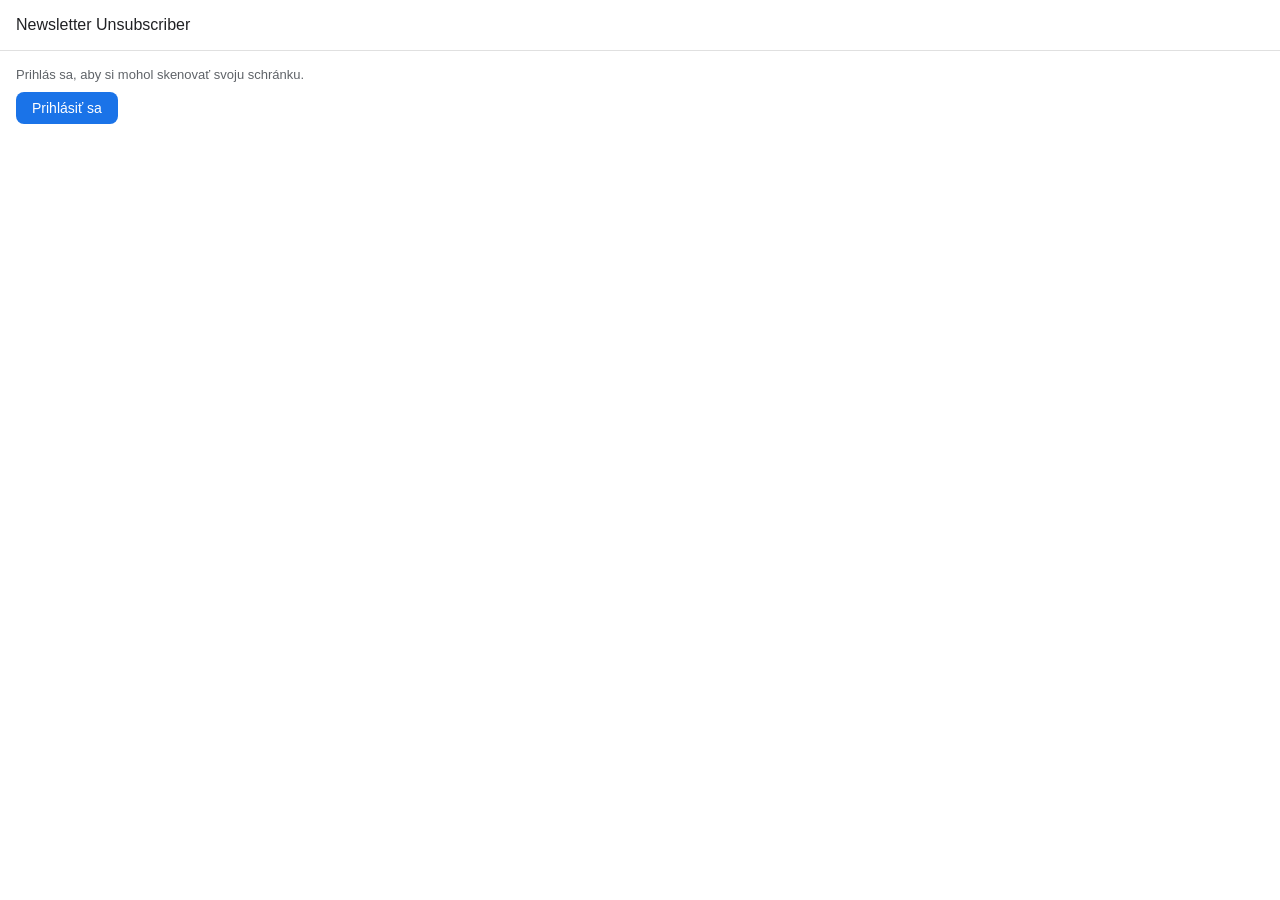
==== sidepanel/panel.html @ b1231f39 "Phase 1: scaffold — manifest, stub service worker, side panel UI, config Co-Authored-By: Claude Sonn" ====
<!DOCTYPE html>
<html lang="sk">
<head>
  <meta charset="UTF-8">
  <meta name="viewport" content="width=device-width, initial-scale=1.0">
  <title>Gmail Newsletter Unsubscriber</title>
  <link rel="stylesheet" href="panel.css">
</head>
<body>

  <header class="header">
    <h1>Newsletter Unsubscriber</h1>
    <span id="account-badge" class="account-badge hidden"></span>
  </header>

  <main class="main">

    <!-- Auth section -->
    <section id="auth-section">
      <p id="auth-status">Prihlás sa, aby si mohol skenovať svoju schránku.</p>
      <div class="btn-row">
        <button id="btn-login" class="btn btn-primary">Prihlásiť sa</button>
        <button id="btn-logout" class="btn btn-secondary hidden">Odhlásiť sa</button>
      </div>
    </section>

    <!-- Scan controls -->
    <section id="scan-section" class="hidden">
      <div class="btn-row">
        <button id="btn-scan" class="btn btn-primary">Skenovať schránku</button>
        <button id="btn-abort" class="btn btn-secondary hidden">Zastaviť</button>
      </div>
    </section>

    <!-- Progress -->
    <section id="progress-section">
      <div class="progress-bar-track">
        <div id="progress-bar" class="progress-bar-fill"></div>
      </div>
      <span id="progress-label">Pripravujem…</span>
    </section>

    <!-- Toolbar (search + select-all) -->
    <section id="toolbar">
      <input id="search-input" type="search" placeholder="Hľadať odosielateľa…">
      <div class="toolbar-row">
        <input id="select-all-checkbox" type="checkbox">
        <label id="select-all-label" for="select-all-checkbox">Vybrať všetkých</label>
        <span id="selected-count"></span>
      </div>
    </section>

    <!-- Sender list -->
    <section id="sender-list"></section>

    <!-- Empty state -->
    <section id="empty-state">
      <span class="empty-icon">📭</span>
      <p>Žiadne newslettre neboli nájdené.</p>
      <p>Skúste skenovať s väčším limitom správ.</p>
    </section>

    <!-- Unsubscribe action -->
    <section id="unsub-section" class="hidden">
      <button id="btn-unsub" class="btn btn-danger">Odhlásiť vybrané</button>
    </section>

    <!-- Results section -->
    <section id="results-section">
      <h2 style="font-size:14px;font-weight:500;margin-bottom:4px;">Výsledky odhlásenia</h2>
      <div id="results-list"></div>
      <div class="btn-row" style="margin-top:8px;">
        <button id="btn-back" class="btn btn-secondary">Späť na zoznam</button>
      </div>
    </section>

  </main>

  <!-- Confirmation modal -->
  <div id="modal-overlay" class="modal-overlay">
    <div class="modal">
      <h2>Potvrdiť odhlásenie</h2>
      <div class="modal-body">
        <p id="modal-summary"></p>
        <div id="modal-list" class="modal-list"></div>
      </div>
      <div class="modal-actions">
        <button id="modal-cancel" class="btn btn-secondary">Zrušiť</button>
        <button id="modal-confirm" class="btn btn-danger">Potvrdiť</button>
      </div>
    </div>
  </div>

  <script src="panel.js" type="module"></script>
</body>
</html>
---- sidepanel/panel.css ----
*, *::before, *::after {
  box-sizing: border-box;
  margin: 0;
  padding: 0;
}

:root {
  --color-bg: #ffffff;
  --color-surface: #f8f9fa;
  --color-border: #e0e0e0;
  --color-primary: #1a73e8;
  --color-primary-hover: #1558b0;
  --color-danger: #d93025;
  --color-success: #188038;
  --color-warning: #e37400;
  --color-text: #202124;
  --color-text-secondary: #5f6368;
  --color-disabled: #9aa0a6;
  --radius: 8px;
  --font: 'Google Sans', Roboto, Arial, sans-serif;
}

body {
  font-family: var(--font);
  font-size: 14px;
  color: var(--color-text);
  background: var(--color-bg);
  min-height: 100vh;
  display: flex;
  flex-direction: column;
}

/* ── Header ── */
.header {
  padding: 16px;
  border-bottom: 1px solid var(--color-border);
  display: flex;
  align-items: center;
  gap: 10px;
}

.header h1 {
  font-size: 16px;
  font-weight: 500;
  flex: 1;
}

.account-badge {
  font-size: 12px;
  color: var(--color-text-secondary);
  max-width: 160px;
  overflow: hidden;
  text-overflow: ellipsis;
  white-space: nowrap;
}

/* ── Main content ── */
.main {
  flex: 1;
  padding: 16px;
  display: flex;
  flex-direction: column;
  gap: 12px;
}

/* ── Buttons ── */
.btn {
  display: inline-flex;
  align-items: center;
  justify-content: center;
  gap: 6px;
  padding: 8px 16px;
  border-radius: var(--radius);
  border: none;
  font-family: var(--font);
  font-size: 14px;
  font-weight: 500;
  cursor: pointer;
  transition: background 0.15s, opacity 0.15s;
  white-space: nowrap;
}

.btn:disabled {
  opacity: 0.5;
  cursor: not-allowed;
}

.btn-primary {
  background: var(--color-primary);
  color: #fff;
}

.btn-primary:hover:not(:disabled) {
  background: var(--color-primary-hover);
}

.btn-secondary {
  background: var(--color-surface);
  color: var(--color-primary);
  border: 1px solid var(--color-border);
}

.btn-secondary:hover:not(:disabled) {
  background: #e8f0fe;
}

.btn-danger {
  background: var(--color-danger);
  color: #fff;
}

.btn-danger:hover:not(:disabled) {
  background: #b31412;
}

.btn-row {
  display: flex;
  gap: 8px;
  flex-wrap: wrap;
}

/* ── Status / auth section ── */
#auth-section {
  display: flex;
  flex-direction: column;
  gap: 10px;
}

#auth-status {
  font-size: 13px;
  color: var(--color-text-secondary);
}

/* ── Progress ── */
#progress-section {
  display: none;
  flex-direction: column;
  gap: 6px;
}

.progress-bar-track {
  background: var(--color-border);
  border-radius: 4px;
  height: 6px;
  overflow: hidden;
}

.progress-bar-fill {
  background: var(--color-primary);
  height: 100%;
  width: 0%;
  transition: width 0.3s;
}

#progress-label {
  font-size: 12px;
  color: var(--color-text-secondary);
}

/* ── Toolbar (search + select-all) ── */
#toolbar {
  display: none;
  flex-direction: column;
  gap: 8px;
}

#search-input {
  width: 100%;
  padding: 8px 12px;
  border: 1px solid var(--color-border);
  border-radius: var(--radius);
  font-family: var(--font);
  font-size: 13px;
  outline: none;
  color: var(--color-text);
}

#search-input:focus {
  border-color: var(--color-primary);
}

.toolbar-row {
  display: flex;
  align-items: center;
  gap: 8px;
}

#select-all-checkbox {
  width: 16px;
  height: 16px;
  cursor: pointer;
  accent-color: var(--color-primary);
}

#select-all-label {
  font-size: 13px;
  color: var(--color-text-secondary);
  cursor: pointer;
  flex: 1;
}

#selected-count {
  font-size: 12px;
  color: var(--color-text-secondary);
}

/* ── Sender list ── */
#sender-list {
  display: flex;
  flex-direction: column;
  gap: 4px;
  overflow-y: auto;
  flex: 1;
}

.sender-item {
  display: flex;
  align-items: flex-start;
  gap: 10px;
  padding: 10px 12px;
  border: 1px solid var(--color-border);
  border-radius: var(--radius);
  background: var(--color-surface);
  cursor: pointer;
  transition: background 0.1s;
}

.sender-item:hover {
  background: #f1f3f4;
}

.sender-item.selected {
  background: #e8f0fe;
  border-color: #aecbfa;
}

.sender-checkbox {
  width: 16px;
  height: 16px;
  margin-top: 2px;
  cursor: pointer;
  accent-color: var(--color-primary);
  flex-shrink: 0;
}

.sender-info {
  flex: 1;
  min-width: 0;
}

.sender-name {
  font-weight: 500;
  font-size: 13px;
  overflow: hidden;
  text-overflow: ellipsis;
  white-space: nowrap;
}

.sender-email {
  font-size: 12px;
  color: var(--color-text-secondary);
  overflow: hidden;
  text-overflow: ellipsis;
  white-space: nowrap;
}

.sender-meta {
  display: flex;
  align-items: center;
  gap: 6px;
  margin-top: 4px;
  flex-wrap: wrap;
}

.badge {
  font-size: 11px;
  padding: 2px 6px;
  border-radius: 12px;
  font-weight: 500;
  white-space: nowrap;
}

.badge-one-click {
  background: #e8f5e9;
  color: #1b5e20;
}

.badge-mailto {
  background: #e3f2fd;
  color: #0d47a1;
}

.badge-manual {
  background: #fff3e0;
  color: #e65100;
}

.msg-count {
  font-size: 12px;
  color: var(--color-text-secondary);
}

/* ── Empty / error states ── */
#empty-state {
  display: none;
  flex-direction: column;
  align-items: center;
  justify-content: center;
  gap: 8px;
  padding: 40px 16px;
  color: var(--color-text-secondary);
  text-align: center;
}

#empty-state .empty-icon {
  font-size: 40px;
}

/* ── Results screen ── */
#results-section {
  display: none;
  flex-direction: column;
  gap: 8px;
}

.result-item {
  display: flex;
  align-items: center;
  gap: 8px;
  padding: 8px 12px;
  border: 1px solid var(--color-border);
  border-radius: var(--radius);
  font-size: 13px;
}

.result-status {
  font-size: 16px;
  flex-shrink: 0;
}

.result-sender {
  flex: 1;
  min-width: 0;
  overflow: hidden;
  text-overflow: ellipsis;
  white-space: nowrap;
}

.result-detail {
  font-size: 11px;
  color: var(--color-text-secondary);
}

/* ── Modal ── */
.modal-overlay {
  display: none;
  position: fixed;
  inset: 0;
  background: rgba(0, 0, 0, 0.4);
  z-index: 100;
  align-items: center;
  justify-content: center;
}

.modal-overlay.visible {
  display: flex;
}

.modal {
  background: var(--color-bg);
  border-radius: var(--radius);
  padding: 20px;
  width: calc(100% - 32px);
  max-width: 340px;
  max-height: 80vh;
  display: flex;
  flex-direction: column;
  gap: 14px;
  box-shadow: 0 4px 24px rgba(0,0,0,0.2);
}

.modal h2 {
  font-size: 16px;
  font-weight: 500;
}

.modal-body {
  font-size: 13px;
  color: var(--color-text-secondary);
  overflow-y: auto;
  flex: 1;
}

.modal-list {
  margin-top: 8px;
  display: flex;
  flex-direction: column;
  gap: 4px;
}

.modal-list-item {
  font-size: 12px;
  padding: 4px 0;
  border-bottom: 1px solid var(--color-border);
  display: flex;
  justify-content: space-between;
  gap: 8px;
}

.modal-list-item:last-child {
  border-bottom: none;
}

.modal-actions {
  display: flex;
  gap: 8px;
  justify-content: flex-end;
}

/* ── Utility ── */
.hidden {
  display: none !important;
}
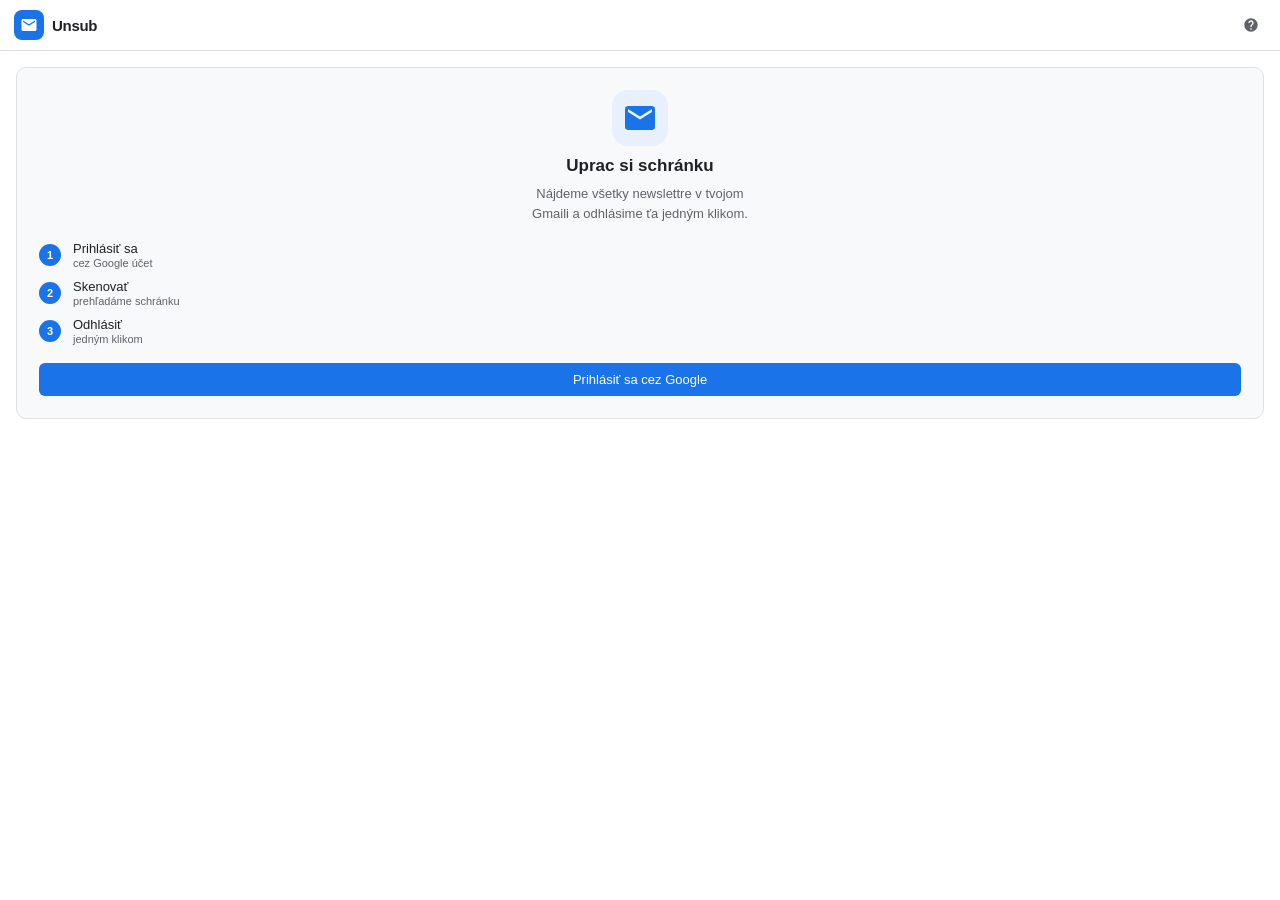
==== commit 51bcdcc4: "Feat: UI redesign, OAuth migration, persistent unsub log, scan merge - Switched from PKCE + client_s" ====
--- a/sidepanel/panel.html
+++ b/sidepanel/panel.html
@@ -2,79 +2,257 @@
 <html lang="sk">
 <head>
   <meta charset="UTF-8">
-  <meta name="viewport" content="width=device-width, initial-scale=1.0">
-  <title>Gmail Newsletter Unsubscriber</title>
+  <meta name="viewport" content="width=device-width, initial-scale=1">
+  <title>Unsub</title>
   <link rel="stylesheet" href="panel.css">
 </head>
 <body>
 
   <header class="header">
-    <h1>Newsletter Unsubscriber</h1>
-    <span id="account-badge" class="account-badge hidden"></span>
+    <div class="header-brand">
+      <div class="brand-icon">
+        <svg width="18" height="18" viewBox="0 0 24 24" fill="none" xmlns="http://www.w3.org/2000/svg">
+          <path d="M20 4H4C2.9 4 2 4.9 2 6V18C2 19.1 2.9 20 4 20H20C21.1 20 22 19.1 22 18V6C22 4.9 21.1 4 20 4ZM20 8L12 13L4 8V6L12 11L20 6V8Z" fill="white"/>
+        </svg>
+      </div>
+      <span class="brand-name">Unsub</span>
+    </div>
+    <div class="header-right">
+      <span id="account-badge" class="account-badge hidden"></span>
+      <button id="btn-info" class="btn-icon" title="Pomocník">
+        <svg width="16" height="16" viewBox="0 0 24 24" fill="none">
+          <path d="M12 2C6.48 2 2 6.48 2 12s4.48 10 10 10 10-4.48 10-10S17.52 2 12 2zm1 17h-2v-2h2v2zm2.07-7.75l-.9.92C13.45 12.9 13 13.5 13 15h-2v-.5c0-1.1.45-2.1 1.17-2.83l1.24-1.26c.37-.36.59-.86.59-1.41 0-1.1-.9-2-2-2s-2 .9-2 2H8c0-2.21 1.79-4 4-4s4 1.79 4 4c0 .88-.36 1.68-.93 2.25z" fill="currentColor"/>
+        </svg>
+      </button>
+      <button id="btn-logout" class="btn-icon hidden" title="Odhlásiť sa">
+        <svg width="16" height="16" viewBox="0 0 24 24" fill="none">
+          <path d="M17 7L15.59 8.41L18.17 11H8V13H18.17L15.59 15.58L17 17L22 12L17 7ZM4 5H12V3H4C2.9 3 2 3.9 2 5V19C2 20.1 2.9 21 4 21H12V19H4V5Z" fill="currentColor"/>
+        </svg>
+      </button>
+    </div>
   </header>
 
   <main class="main">
 
-    <!-- Auth section -->
-    <section id="auth-section">
-      <p id="auth-status">Prihlás sa, aby si mohol skenovať svoju schránku.</p>
-      <div class="btn-row">
-        <button id="btn-login" class="btn btn-primary">Prihlásiť sa</button>
-        <button id="btn-logout" class="btn btn-secondary hidden">Odhlásiť sa</button>
+    <!-- Onboarding (logged out) -->
+    <section id="onboarding-section">
+      <div class="onboarding-card">
+        <div class="onboarding-hero">
+          <div class="hero-icon">
+            <svg width="36" height="36" viewBox="0 0 24 24" fill="none">
+              <path d="M20 4H4C2.9 4 2 4.9 2 6V18C2 19.1 2.9 20 4 20H20C21.1 20 22 19.1 22 18V6C22 4.9 21.1 4 20 4ZM20 8L12 13L4 8V6L12 11L20 6V8Z" fill="#1a73e8"/>
+            </svg>
+          </div>
+          <h2>Uprac si schránku</h2>
+          <p>Nájdeme všetky newslettre v tvojom Gmaili a odhlásime ťa jedným klikom.</p>
+        </div>
+        <div class="steps">
+          <div class="step">
+            <div class="step-num">1</div>
+            <div class="step-text">
+              <strong>Prihlásiť sa</strong>
+              <span>cez Google účet</span>
+            </div>
+          </div>
+          <div class="step">
+            <div class="step-num">2</div>
+            <div class="step-text">
+              <strong>Skenovať</strong>
+              <span>prehľadáme schránku</span>
+            </div>
+          </div>
+          <div class="step">
+            <div class="step-num">3</div>
+            <div class="step-text">
+              <strong>Odhlásiť</strong>
+              <span>jedným klikom</span>
+            </div>
+          </div>
+        </div>
+        <button id="btn-login" class="btn btn-primary btn-full">Prihlásiť sa cez Google</button>
+        <p id="auth-status" class="auth-error hidden"></p>
       </div>
     </section>
 
-    <!-- Scan controls -->
-    <section id="scan-section" class="hidden">
-      <div class="btn-row">
-        <button id="btn-scan" class="btn btn-primary">Skenovať schránku</button>
-        <button id="btn-abort" class="btn btn-secondary hidden">Zastaviť</button>
-      </div>
+    <!-- App (logged in) -->
+    <section id="app-section" class="hidden">
+
+      <!-- Scan bar -->
+      <div id="scan-bar">
+        <span id="scan-date-label" class="scan-date"></span>
+        <div class="btn-row">
+          <button id="btn-scan" class="btn btn-primary btn-sm">
+            <svg width="14" height="14" viewBox="0 0 24 24" fill="none">
+              <path d="M15.5 14H14.71L14.43 13.73C15.41 12.59 16 11.11 16 9.5C16 5.91 13.09 3 9.5 3C5.91 3 3 5.91 3 9.5C3 13.09 5.91 16 9.5 16C11.11 16 12.59 15.41 13.73 14.43L14 14.71V15.5L19 20.49L20.49 19L15.5 14ZM9.5 14C7.01 14 5 11.99 5 9.5C5 7.01 7.01 5 9.5 5C11.99 5 14 7.01 14 9.5C14 11.99 11.99 14 9.5 14Z" fill="currentColor"/>
+            </svg>
+            Skenovať
+          </button>
+          <button id="btn-abort" class="btn btn-secondary btn-sm hidden">Zastaviť</button>
+        </div>
+      </div>
+
+      <!-- Progress -->
+      <div id="progress-section" style="display:none">
+        <div class="progress-bar-track">
+          <div id="progress-bar" class="progress-bar-fill"></div>
+        </div>
+        <span id="progress-label">Pripravujem…</span>
+      </div>
+
+      <!-- Stats -->
+      <div id="stats-bar" class="hidden">
+        <div class="stat">
+          <span id="stat-found" class="stat-value">0</span>
+          <span class="stat-label">nájdených</span>
+        </div>
+        <div class="stat-divider"></div>
+        <div class="stat">
+          <span id="stat-unsubbed" class="stat-value stat-success">0</span>
+          <span class="stat-label">odhlásených</span>
+        </div>
+      </div>
+
+      <!-- Toolbar -->
+      <div id="toolbar" style="display:none">
+        <div class="search-wrap">
+          <svg class="search-icon" width="14" height="14" viewBox="0 0 24 24" fill="none">
+            <path d="M15.5 14H14.71L14.43 13.73C15.41 12.59 16 11.11 16 9.5C16 5.91 13.09 3 9.5 3C5.91 3 3 5.91 3 9.5C3 13.09 5.91 16 9.5 16C11.11 16 12.59 15.41 13.73 14.43L14 14.71V15.5L19 20.49L20.49 19L15.5 14ZM9.5 14C7.01 14 5 11.99 5 9.5C5 7.01 7.01 5 9.5 5C11.99 5 14 7.01 14 9.5C14 11.99 11.99 14 9.5 14Z" fill="currentColor"/>
+          </svg>
+          <input id="search-input" type="search" placeholder="Hľadať odosielateľa…">
+        </div>
+        <div class="toolbar-row">
+          <label class="select-all-label">
+            <input id="select-all-checkbox" type="checkbox">
+            <span>Vybrať všetkých</span>
+          </label>
+          <span id="selected-count"></span>
+        </div>
+      </div>
+
+      <!-- Sender list -->
+      <div id="sender-list"></div>
+
+      <!-- Welcome state (logged in, not yet scanned) -->
+      <div id="welcome-state" style="display:none">
+        <div class="state-icon">🔍</div>
+        <h3>Pripravený na sken</h3>
+        <p>Klikni na „Skenovať" a nájdeme všetky newslettre, z ktorých sa môžeš odhlásiť.</p>
+      </div>
+
+      <!-- Empty state (scanned, nothing found) -->
+      <div id="empty-state" style="display:none">
+        <div class="state-icon">📭</div>
+        <h3>Žiadne newslettre</h3>
+        <p>V schránke sme nenašli žiadne newslettre s možnosťou odhlásenia.</p>
+        <p class="state-hint">Skús spustiť skenovanie znova.</p>
+      </div>
+
     </section>
 
-    <!-- Progress -->
-    <section id="progress-section">
-      <div class="progress-bar-track">
-        <div id="progress-bar" class="progress-bar-fill"></div>
-      </div>
-      <span id="progress-label">Pripravujem…</span>
+    <!-- Results (after unsubscribe) -->
+    <section id="results-section" style="display:none">
+      <div class="results-header">
+        <h2>Výsledky odhlásenia</h2>
+      </div>
+      <div id="results-list"></div>
+      <button id="btn-back" class="btn btn-secondary" style="margin-top:8px">← Späť na zoznam</button>
     </section>
 
-    <!-- Toolbar (search + select-all) -->
-    <section id="toolbar">
-      <input id="search-input" type="search" placeholder="Hľadať odosielateľa…">
-      <div class="toolbar-row">
-        <input id="select-all-checkbox" type="checkbox">
-        <label id="select-all-label" for="select-all-checkbox">Vybrať všetkých</label>
-        <span id="selected-count"></span>
-      </div>
-    </section>
-
-    <!-- Sender list -->
-    <section id="sender-list"></section>
-
-    <!-- Empty state -->
-    <section id="empty-state">
-      <span class="empty-icon">📭</span>
-      <p>Žiadne newslettre neboli nájdené.</p>
-      <p>Skúste skenovať s väčším limitom správ.</p>
-    </section>
-
-    <!-- Unsubscribe action -->
-    <section id="unsub-section" class="hidden">
-      <button id="btn-unsub" class="btn btn-danger">Odhlásiť vybrané</button>
-    </section>
-
-    <!-- Results section -->
-    <section id="results-section">
-      <h2 style="font-size:14px;font-weight:500;margin-bottom:4px;">Výsledky odhlásenia</h2>
-      <div id="results-list"></div>
-      <div class="btn-row" style="margin-top:8px;">
-        <button id="btn-back" class="btn btn-secondary">Späť na zoznam</button>
-      </div>
-    </section>
-
   </main>
+
+  <!-- Sticky unsub footer -->
+  <footer id="unsub-section" class="unsub-footer hidden">
+    <button id="btn-unsub" class="btn btn-danger btn-full">Odhlásiť vybrané</button>
+  </footer>
+
+  <!-- Info / help modal -->
+  <div id="info-overlay" class="modal-overlay">
+    <div class="modal info-modal">
+      <div class="info-header">
+        <h2>Ako to funguje</h2>
+        <button id="btn-info-close" class="btn-icon">
+          <svg width="16" height="16" viewBox="0 0 24 24" fill="none">
+            <path d="M19 6.41L17.59 5 12 10.59 6.41 5 5 6.41 10.59 12 5 17.59 6.41 19 12 13.41 17.59 19 19 17.59 13.41 12z" fill="currentColor"/>
+          </svg>
+        </button>
+      </div>
+
+      <div class="info-body">
+
+        <!-- Demo sender card -->
+        <div class="info-section">
+          <p class="info-label">Ukážkový záznam</p>
+          <div class="demo-card">
+            <div class="sender-avatar" style="background:#1a73e8">N</div>
+            <div class="sender-info">
+              <div class="sender-name">Názov odosielateľa</div>
+              <div class="sender-email">newsletter@priklad.sk</div>
+              <div class="sender-meta">
+                <span class="badge badge-one-click">🟢 One-click</span>
+                <span class="msg-count">14 správ</span>
+                <span class="msg-date">pred 3 dňami</span>
+              </div>
+            </div>
+            <input type="checkbox" class="sender-checkbox" checked disabled>
+          </div>
+          <div class="demo-annotations">
+            <div class="annot"><span class="annot-dot" style="background:#1a73e8"></span><span>Farebný avatar — prvé písmeno mena</span></div>
+            <div class="annot"><span class="annot-dot" style="background:#137333"></span><span>Badge — typ odhlásenia (viď nižšie)</span></div>
+            <div class="annot"><span class="annot-dot" style="background:#5f6368"></span><span>Počet správ od tohto odosielateľa</span></div>
+            <div class="annot"><span class="annot-dot" style="background:#9aa0a6"></span><span>Dátum posledného prijatého mailu</span></div>
+          </div>
+        </div>
+
+        <!-- Badge types -->
+        <div class="info-section">
+          <p class="info-label">Typy odhlásenia</p>
+          <div class="badge-row-info">
+            <span class="badge badge-one-click">🟢 One-click</span>
+            <span class="badge-desc">Automatické — odošle sa POST požiadavka priamo z rozšírenia. Najrýchlejší spôsob.</span>
+          </div>
+          <div class="badge-row-info">
+            <span class="badge badge-mailto">✉️ Email</span>
+            <span class="badge-desc">Odhlasovací email sa odošle cez tvoj Gmail. Môže trvať 1–10 dní kým odosielateľ spracuje.</span>
+          </div>
+          <div class="badge-row-info">
+            <span class="badge badge-manual">⚠️ Manuálne</span>
+            <span class="badge-desc">Otvorí sa stránka odosielateľa v novej karte — odhlásenie dokončíš ty ručne.</span>
+          </div>
+        </div>
+
+        <!-- How to unsubscribe -->
+        <div class="info-section">
+          <p class="info-label">Ako sa odhlásiť</p>
+          <ol class="info-steps">
+            <li>Zaškrtni newslettre, z ktorých sa chceš odhlásiť</li>
+            <li>Klikni na tlačidlo <strong>Odhlásiť vybrané</strong> v spodnej lište</li>
+            <li>V potvrdzovacom okne skontroluj zoznam a vyber doplnkové možnosti</li>
+            <li>Klikni <strong>Potvrdiť odhlásenie</strong></li>
+          </ol>
+        </div>
+
+        <!-- Archive & filter -->
+        <div class="info-section">
+          <p class="info-label">Možnosti pri odhlásení</p>
+          <div class="info-option">
+            <strong>📦 Archivovať existujúce maily</strong>
+            <p>Presunie všetky doterajšie maily od vybraných odosielateľov z doručenej pošty do archívu. V Gmaili ich stále nájdeš cez vyhľadávanie, ale nebudú ti "prekážať" v inboxe.</p>
+          </div>
+          <div class="info-option">
+            <strong>🔕 Vytvoriť filter</strong>
+            <p>Vytvorí pravidlo v Gmaile: budúce maily od tohto odosielateľa automaticky preskočia doručenú poštu. Užitočné ak odosielateľ ignoruje odhlásenie.</p>
+          </div>
+        </div>
+
+        <!-- What to expect -->
+        <div class="info-section">
+          <p class="info-label">Čo očakávať</p>
+          <p class="info-note">Odhlásenie väčšinou trvá <strong>1–10 pracovných dní</strong>. Niektorí odosielatelia ho spracujú okamžite, iní môžu trvať dlhšie. Ak maily stále prichádzajú po týždni, použi možnosť <em>Vytvoriť filter</em>.</p>
+        </div>
+
+      </div>
+    </div>
+  </div>
 
   <!-- Confirmation modal -->
   <div id="modal-overlay" class="modal-overlay">
@@ -84,9 +262,25 @@
         <p id="modal-summary"></p>
         <div id="modal-list" class="modal-list"></div>
       </div>
+      <div class="modal-options">
+        <label class="option-row">
+          <input type="checkbox" id="opt-archive">
+          <div class="option-text">
+            <strong>Archivovať existujúce maily</strong>
+            <span>Odstráni maily od týchto odosielateľov z doručenej pošty</span>
+          </div>
+        </label>
+        <label class="option-row">
+          <input type="checkbox" id="opt-filter">
+          <div class="option-text">
+            <strong>Vytvoriť filter</strong>
+            <span>Budúce maily automaticky preskočia doručenú poštu</span>
+          </div>
+        </label>
+      </div>
       <div class="modal-actions">
         <button id="modal-cancel" class="btn btn-secondary">Zrušiť</button>
-        <button id="modal-confirm" class="btn btn-danger">Potvrdiť</button>
+        <button id="modal-confirm" class="btn btn-danger">Potvrdiť odhlásenie</button>
       </div>
     </div>
   </div>
--- a/sidepanel/panel.css
+++ b/sidepanel/panel.css
@@ -5,179 +5,383 @@
 }
 
 :root {
-  --color-bg: #ffffff;
-  --color-surface: #f8f9fa;
-  --color-border: #e0e0e0;
-  --color-primary: #1a73e8;
-  --color-primary-hover: #1558b0;
-  --color-danger: #d93025;
-  --color-success: #188038;
-  --color-warning: #e37400;
-  --color-text: #202124;
-  --color-text-secondary: #5f6368;
-  --color-disabled: #9aa0a6;
-  --radius: 8px;
-  --font: 'Google Sans', Roboto, Arial, sans-serif;
+  --primary:        #1a73e8;
+  --primary-hover:  #1557b0;
+  --primary-light:  #e8f0fe;
+  --success:        #137333;
+  --success-light:  #e6f4ea;
+  --danger:         #c5221f;
+  --danger-hover:   #a50e0e;
+  --warning-light:  #fef7e0;
+  --warning-text:   #b06000;
+  --text:           #202124;
+  --text-2:         #5f6368;
+  --text-3:         #9aa0a6;
+  --border:         #e0e0e0;
+  --surface:        #f8f9fa;
+  --bg:             #ffffff;
+  --radius:         10px;
+  --radius-sm:      6px;
+  --shadow-sm:      0 1px 4px rgba(0,0,0,0.08);
+  --font:           -apple-system, BlinkMacSystemFont, 'Segoe UI', Roboto, Arial, sans-serif;
 }
 
 body {
   font-family: var(--font);
   font-size: 14px;
-  color: var(--color-text);
-  background: var(--color-bg);
+  color: var(--text);
+  background: var(--bg);
   min-height: 100vh;
   display: flex;
   flex-direction: column;
 }
 
-/* ── Header ── */
+/* ── Header ─────────────────────────────────────────── */
 .header {
-  padding: 16px;
-  border-bottom: 1px solid var(--color-border);
-  display: flex;
-  align-items: center;
-  gap: 10px;
-}
-
-.header h1 {
-  font-size: 16px;
-  font-weight: 500;
-  flex: 1;
+  display: flex;
+  align-items: center;
+  justify-content: space-between;
+  padding: 10px 14px;
+  border-bottom: 1px solid var(--border);
+  background: var(--bg);
+  position: sticky;
+  top: 0;
+  z-index: 10;
+}
+
+.header-brand {
+  display: flex;
+  align-items: center;
+  gap: 8px;
+}
+
+.brand-icon {
+  width: 30px;
+  height: 30px;
+  background: var(--primary);
+  border-radius: 8px;
+  display: flex;
+  align-items: center;
+  justify-content: center;
+  flex-shrink: 0;
+}
+
+.brand-name {
+  font-size: 15px;
+  font-weight: 600;
+  color: var(--text);
+  letter-spacing: -0.3px;
+}
+
+.header-right {
+  display: flex;
+  align-items: center;
+  gap: 6px;
 }
 
 .account-badge {
-  font-size: 12px;
-  color: var(--color-text-secondary);
-  max-width: 160px;
+  font-size: 11px;
+  color: var(--text-2);
+  background: var(--surface);
+  border: 1px solid var(--border);
+  border-radius: 20px;
+  padding: 3px 9px;
+  max-width: 150px;
   overflow: hidden;
   text-overflow: ellipsis;
   white-space: nowrap;
 }
 
-/* ── Main content ── */
+.btn-icon {
+  width: 30px;
+  height: 30px;
+  border: none;
+  background: transparent;
+  border-radius: var(--radius-sm);
+  cursor: pointer;
+  display: flex;
+  align-items: center;
+  justify-content: center;
+  color: var(--text-2);
+  transition: background 0.15s, color 0.15s;
+}
+
+.btn-icon:hover {
+  background: var(--surface);
+  color: var(--text);
+}
+
+/* ── Main ────────────────────────────────────────────── */
 .main {
   flex: 1;
-  padding: 16px;
-  display: flex;
-  flex-direction: column;
-  gap: 12px;
-}
-
-/* ── Buttons ── */
+  display: flex;
+  flex-direction: column;
+  overflow-y: auto;
+  padding-bottom: 72px;
+}
+
+/* ── Buttons ─────────────────────────────────────────── */
 .btn {
   display: inline-flex;
   align-items: center;
   justify-content: center;
   gap: 6px;
   padding: 8px 16px;
-  border-radius: var(--radius);
+  border-radius: var(--radius-sm);
   border: none;
   font-family: var(--font);
-  font-size: 14px;
+  font-size: 13px;
   font-weight: 500;
   cursor: pointer;
   transition: background 0.15s, opacity 0.15s;
   white-space: nowrap;
-}
-
-.btn:disabled {
-  opacity: 0.5;
-  cursor: not-allowed;
-}
-
-.btn-primary {
-  background: var(--color-primary);
-  color: #fff;
-}
-
-.btn-primary:hover:not(:disabled) {
-  background: var(--color-primary-hover);
-}
-
-.btn-secondary {
-  background: var(--color-surface);
-  color: var(--color-primary);
-  border: 1px solid var(--color-border);
-}
-
-.btn-secondary:hover:not(:disabled) {
-  background: #e8f0fe;
-}
-
-.btn-danger {
-  background: var(--color-danger);
-  color: #fff;
-}
-
-.btn-danger:hover:not(:disabled) {
-  background: #b31412;
-}
-
-.btn-row {
-  display: flex;
+  line-height: 1;
+}
+
+.btn:disabled { opacity: 0.45; cursor: not-allowed; }
+
+.btn-sm { padding: 6px 12px; font-size: 12px; }
+
+.btn-full { width: 100%; padding: 10px 16px; justify-content: center; }
+
+.btn-primary            { background: var(--primary); color: #fff; }
+.btn-primary:hover:not(:disabled) { background: var(--primary-hover); }
+
+.btn-secondary          { background: var(--surface); color: var(--primary); border: 1px solid var(--border); }
+.btn-secondary:hover:not(:disabled) { background: var(--primary-light); }
+
+.btn-danger             { background: var(--danger); color: #fff; }
+.btn-danger:hover:not(:disabled) { background: var(--danger-hover); }
+
+.btn-row { display: flex; gap: 8px; flex-wrap: wrap; }
+
+/* ── Onboarding ──────────────────────────────────────── */
+#onboarding-section {
+  padding: 16px;
+  flex: 1;
+  display: flex;
+  flex-direction: column;
+}
+
+.onboarding-card {
+  background: var(--surface);
+  border: 1px solid var(--border);
+  border-radius: var(--radius);
+  padding: 22px;
+  display: flex;
+  flex-direction: column;
+  gap: 18px;
+}
+
+.onboarding-hero {
+  display: flex;
+  flex-direction: column;
+  align-items: center;
+  text-align: center;
   gap: 8px;
-  flex-wrap: wrap;
-}
-
-/* ── Status / auth section ── */
-#auth-section {
+}
+
+.hero-icon {
+  width: 56px;
+  height: 56px;
+  background: var(--primary-light);
+  border-radius: 16px;
+  display: flex;
+  align-items: center;
+  justify-content: center;
+  margin-bottom: 2px;
+}
+
+.onboarding-hero h2 {
+  font-size: 17px;
+  font-weight: 600;
+  color: var(--text);
+}
+
+.onboarding-hero p {
+  font-size: 13px;
+  color: var(--text-2);
+  line-height: 1.5;
+  max-width: 230px;
+}
+
+.steps {
   display: flex;
   flex-direction: column;
   gap: 10px;
 }
 
-#auth-status {
-  font-size: 13px;
-  color: var(--color-text-secondary);
-}
-
-/* ── Progress ── */
+.step {
+  display: flex;
+  align-items: center;
+  gap: 12px;
+}
+
+.step-num {
+  width: 22px;
+  height: 22px;
+  border-radius: 50%;
+  background: var(--primary);
+  color: white;
+  font-size: 11px;
+  font-weight: 700;
+  display: flex;
+  align-items: center;
+  justify-content: center;
+  flex-shrink: 0;
+}
+
+.step-text {
+  display: flex;
+  flex-direction: column;
+  gap: 1px;
+}
+
+.step-text strong {
+  font-size: 13px;
+  font-weight: 500;
+  color: var(--text);
+}
+
+.step-text span {
+  font-size: 11px;
+  color: var(--text-2);
+}
+
+.auth-error {
+  font-size: 12px;
+  color: var(--danger);
+  text-align: center;
+  line-height: 1.4;
+}
+
+/* ── App section ─────────────────────────────────────── */
+#app-section {
+  flex: 1;
+  display: flex;
+  flex-direction: column;
+}
+
+/* ── Scan bar ────────────────────────────────────────── */
+#scan-bar {
+  padding: 10px 14px;
+  display: flex;
+  align-items: center;
+  justify-content: space-between;
+  gap: 8px;
+  border-bottom: 1px solid var(--border);
+}
+
+.scan-date {
+  font-size: 11px;
+  color: var(--text-3);
+}
+
+/* ── Progress ────────────────────────────────────────── */
 #progress-section {
-  display: none;
+  padding: 10px 14px;
+  display: flex;
   flex-direction: column;
   gap: 6px;
+  border-bottom: 1px solid var(--border);
+  background: var(--surface);
+  position: sticky;
+  top: 0;
+  z-index: 9;
 }
 
 .progress-bar-track {
-  background: var(--color-border);
+  background: var(--border);
   border-radius: 4px;
-  height: 6px;
+  height: 4px;
   overflow: hidden;
 }
 
 .progress-bar-fill {
-  background: var(--color-primary);
+  background: var(--primary);
   height: 100%;
   width: 0%;
-  transition: width 0.3s;
+  transition: width 0.35s ease;
+  border-radius: 4px;
 }
 
 #progress-label {
-  font-size: 12px;
-  color: var(--color-text-secondary);
-}
-
-/* ── Toolbar (search + select-all) ── */
+  font-size: 11px;
+  color: var(--text-2);
+}
+
+/* ── Stats bar ───────────────────────────────────────── */
+#stats-bar {
+  display: flex;
+  align-items: center;
+  gap: 16px;
+  padding: 8px 14px;
+  background: var(--surface);
+  border-bottom: 1px solid var(--border);
+}
+
+.stat {
+  display: flex;
+  align-items: baseline;
+  gap: 4px;
+}
+
+.stat-value {
+  font-size: 20px;
+  font-weight: 600;
+  color: var(--text);
+  line-height: 1;
+}
+
+.stat-success { color: var(--success); }
+
+.stat-label {
+  font-size: 11px;
+  color: var(--text-2);
+}
+
+.stat-divider {
+  width: 1px;
+  height: 22px;
+  background: var(--border);
+}
+
+/* ── Toolbar ─────────────────────────────────────────── */
 #toolbar {
-  display: none;
-  flex-direction: column;
-  gap: 8px;
+  padding: 8px 14px;
+  display: flex;
+  flex-direction: column;
+  gap: 6px;
+  border-bottom: 1px solid var(--border);
+}
+
+.search-wrap {
+  position: relative;
+  display: flex;
+  align-items: center;
+}
+
+.search-icon {
+  position: absolute;
+  left: 10px;
+  color: var(--text-3);
+  pointer-events: none;
 }
 
 #search-input {
   width: 100%;
-  padding: 8px 12px;
-  border: 1px solid var(--color-border);
-  border-radius: var(--radius);
+  padding: 7px 10px 7px 32px;
+  border: 1px solid var(--border);
+  border-radius: var(--radius-sm);
   font-family: var(--font);
   font-size: 13px;
   outline: none;
-  color: var(--color-text);
-}
-
-#search-input:focus {
-  border-color: var(--color-primary);
-}
+  color: var(--text);
+  background: var(--bg);
+  transition: border-color 0.15s;
+}
+
+#search-input:focus { border-color: var(--primary); }
 
 .toolbar-row {
   display: flex;
@@ -185,62 +389,68 @@
   gap: 8px;
 }
 
+.select-all-label {
+  display: flex;
+  align-items: center;
+  gap: 7px;
+  cursor: pointer;
+  font-size: 12px;
+  color: var(--text-2);
+  flex: 1;
+  user-select: none;
+}
+
 #select-all-checkbox {
-  width: 16px;
-  height: 16px;
+  width: 14px;
+  height: 14px;
+  accent-color: var(--primary);
   cursor: pointer;
-  accent-color: var(--color-primary);
-}
-
-#select-all-label {
-  font-size: 13px;
-  color: var(--color-text-secondary);
-  cursor: pointer;
-  flex: 1;
+  flex-shrink: 0;
 }
 
 #selected-count {
   font-size: 12px;
-  color: var(--color-text-secondary);
-}
-
-/* ── Sender list ── */
+  color: var(--primary);
+  font-weight: 500;
+}
+
+/* ── Sender list ─────────────────────────────────────── */
 #sender-list {
   display: flex;
   flex-direction: column;
-  gap: 4px;
-  overflow-y: auto;
-  flex: 1;
+  padding: 8px 14px;
+  gap: 5px;
 }
 
 .sender-item {
   display: flex;
-  align-items: flex-start;
+  align-items: center;
   gap: 10px;
-  padding: 10px 12px;
-  border: 1px solid var(--color-border);
+  padding: 9px 11px;
+  border: 1px solid var(--border);
   border-radius: var(--radius);
-  background: var(--color-surface);
+  background: var(--bg);
   cursor: pointer;
-  transition: background 0.1s;
-}
-
-.sender-item:hover {
-  background: #f1f3f4;
-}
-
-.sender-item.selected {
-  background: #e8f0fe;
-  border-color: #aecbfa;
-}
-
-.sender-checkbox {
-  width: 16px;
-  height: 16px;
-  margin-top: 2px;
-  cursor: pointer;
-  accent-color: var(--color-primary);
+  transition: background 0.1s, border-color 0.1s, box-shadow 0.1s;
+}
+
+.sender-item:hover        { background: var(--surface); box-shadow: var(--shadow-sm); }
+.sender-item.selected     { background: var(--primary-light); border-color: #aecbfa; }
+.sender-item.unsubbed     { opacity: 0.55; cursor: default; }
+.sender-item.unsubbed:hover { background: var(--bg); box-shadow: none; }
+
+.sender-avatar {
+  width: 34px;
+  height: 34px;
+  border-radius: 50%;
+  display: flex;
+  align-items: center;
+  justify-content: center;
+  font-size: 13px;
+  font-weight: 600;
+  color: white;
   flex-shrink: 0;
+  text-transform: uppercase;
 }
 
 .sender-info {
@@ -250,165 +460,265 @@
 
 .sender-name {
   font-weight: 500;
-  font-size: 13px;
+  font-size: 14px;
   overflow: hidden;
   text-overflow: ellipsis;
   white-space: nowrap;
+  color: var(--text);
 }
 
 .sender-email {
   font-size: 12px;
-  color: var(--color-text-secondary);
+  color: var(--text-2);
   overflow: hidden;
   text-overflow: ellipsis;
   white-space: nowrap;
+  margin-top: 1px;
 }
 
 .sender-meta {
   display: flex;
   align-items: center;
-  gap: 6px;
+  gap: 5px;
   margin-top: 4px;
   flex-wrap: wrap;
 }
 
 .badge {
   font-size: 11px;
-  padding: 2px 6px;
-  border-radius: 12px;
+  padding: 2px 7px;
+  border-radius: 10px;
   font-weight: 500;
   white-space: nowrap;
 }
 
-.badge-one-click {
-  background: #e8f5e9;
-  color: #1b5e20;
-}
-
-.badge-mailto {
-  background: #e3f2fd;
-  color: #0d47a1;
-}
-
-.badge-manual {
-  background: #fff3e0;
-  color: #e65100;
-}
+.badge-one-click { background: var(--success-light); color: var(--success); }
+.badge-mailto    { background: var(--primary-light);  color: var(--primary-hover); }
+.badge-manual    { background: var(--warning-light);  color: var(--warning-text); }
+.badge-unsubbed  { background: var(--success-light);  color: var(--success); }
 
 .msg-count {
-  font-size: 12px;
-  color: var(--color-text-secondary);
-}
-
-/* ── Empty / error states ── */
-#empty-state {
-  display: none;
+  font-size: 11px;
+  color: var(--text-3);
+}
+
+.msg-date {
+  font-size: 11px;
+  color: var(--text-3);
+  margin-left: auto;
+}
+
+.sender-checkbox {
+  width: 15px;
+  height: 15px;
+  accent-color: var(--primary);
+  cursor: pointer;
+  flex-shrink: 0;
+}
+
+/* ── Empty / welcome states ──────────────────────────── */
+#empty-state,
+#welcome-state {
+  flex: 1;
+  display: flex;
   flex-direction: column;
   align-items: center;
   justify-content: center;
-  gap: 8px;
-  padding: 40px 16px;
-  color: var(--color-text-secondary);
+  padding: 48px 24px;
   text-align: center;
-}
-
-#empty-state .empty-icon {
+  gap: 6px;
+  color: var(--text-2);
+}
+
+.state-icon {
   font-size: 40px;
-}
-
-/* ── Results screen ── */
+  margin-bottom: 6px;
+}
+
+#empty-state h3,
+#welcome-state h3 {
+  font-size: 15px;
+  font-weight: 600;
+  color: var(--text);
+}
+
+#empty-state p,
+#welcome-state p {
+  font-size: 13px;
+  color: var(--text-2);
+  line-height: 1.5;
+  max-width: 210px;
+}
+
+.state-hint {
+  font-size: 12px !important;
+  color: var(--text-3) !important;
+  margin-top: 2px;
+}
+
+/* ── Results ─────────────────────────────────────────── */
 #results-section {
-  display: none;
-  flex-direction: column;
-  gap: 8px;
+  flex: 1;
+  padding: 14px;
+  display: flex;
+  flex-direction: column;
+}
+
+.results-header {
+  margin-bottom: 10px;
+}
+
+.results-header h2 {
+  font-size: 14px;
+  font-weight: 600;
 }
 
 .result-item {
   display: flex;
-  align-items: center;
-  gap: 8px;
-  padding: 8px 12px;
-  border: 1px solid var(--color-border);
-  border-radius: var(--radius);
-  font-size: 13px;
-}
-
-.result-status {
-  font-size: 16px;
-  flex-shrink: 0;
+  align-items: flex-start;
+  gap: 10px;
+  padding: 9px 11px;
+  border: 1px solid var(--border);
+  border-radius: var(--radius-sm);
+  background: var(--bg);
+  margin-bottom: 5px;
+}
+
+.result-status { font-size: 15px; flex-shrink: 0; margin-top: 1px; }
+
+.result-body {
+  flex: 1;
+  min-width: 0;
+  display: flex;
+  flex-direction: column;
+  gap: 3px;
 }
 
 .result-sender {
-  flex: 1;
-  min-width: 0;
+  font-size: 13px;
+  font-weight: 500;
+  color: var(--text);
   overflow: hidden;
   text-overflow: ellipsis;
   white-space: nowrap;
 }
 
 .result-detail {
-  font-size: 11px;
-  color: var(--color-text-secondary);
-}
-
-/* ── Modal ── */
+  font-size: 12px;
+  color: var(--text-2);
+  line-height: 1.4;
+  word-break: break-word;
+}
+
+/* ── Sticky footer ───────────────────────────────────── */
+.unsub-footer {
+  position: fixed;
+  bottom: 0;
+  left: 0;
+  right: 0;
+  padding: 10px 14px;
+  background: var(--bg);
+  border-top: 1px solid var(--border);
+  box-shadow: 0 -4px 14px rgba(0,0,0,0.07);
+  z-index: 10;
+}
+
+/* ── Modal ───────────────────────────────────────────── */
 .modal-overlay {
   display: none;
   position: fixed;
   inset: 0;
-  background: rgba(0, 0, 0, 0.4);
+  background: rgba(0,0,0,0.45);
   z-index: 100;
-  align-items: center;
+  align-items: flex-end;
   justify-content: center;
 }
 
-.modal-overlay.visible {
-  display: flex;
-}
+.modal-overlay.visible { display: flex; }
 
 .modal {
-  background: var(--color-bg);
-  border-radius: var(--radius);
+  background: var(--bg);
+  border-radius: var(--radius) var(--radius) 0 0;
   padding: 20px;
-  width: calc(100% - 32px);
-  max-width: 340px;
-  max-height: 80vh;
+  width: 100%;
+  max-height: 85vh;
   display: flex;
   flex-direction: column;
   gap: 14px;
-  box-shadow: 0 4px 24px rgba(0,0,0,0.2);
-}
-
-.modal h2 {
-  font-size: 16px;
-  font-weight: 500;
-}
+  box-shadow: 0 -8px 32px rgba(0,0,0,0.18);
+  animation: slideUp 0.22s ease;
+}
+
+@keyframes slideUp {
+  from { transform: translateY(24px); opacity: 0; }
+  to   { transform: translateY(0);    opacity: 1; }
+}
+
+.modal h2 { font-size: 16px; font-weight: 600; }
 
 .modal-body {
   font-size: 13px;
-  color: var(--color-text-secondary);
+  color: var(--text-2);
   overflow-y: auto;
   flex: 1;
-}
-
-.modal-list {
-  margin-top: 8px;
-  display: flex;
-  flex-direction: column;
-  gap: 4px;
-}
+  max-height: 180px;
+}
+
+#modal-summary { margin-bottom: 8px; color: var(--text); }
+
+.modal-list { display: flex; flex-direction: column; gap: 3px; }
 
 .modal-list-item {
   font-size: 12px;
-  padding: 4px 0;
-  border-bottom: 1px solid var(--color-border);
+  padding: 5px 0;
+  border-bottom: 1px solid var(--border);
   display: flex;
   justify-content: space-between;
+  align-items: center;
   gap: 8px;
 }
 
-.modal-list-item:last-child {
-  border-bottom: none;
+.modal-list-item:last-child { border-bottom: none; }
+
+.modal-options {
+  display: flex;
+  flex-direction: column;
+  gap: 10px;
+  padding: 12px 0;
+  border-top: 1px solid var(--border);
+  border-bottom: 1px solid var(--border);
+}
+
+.option-row {
+  display: flex;
+  align-items: flex-start;
+  gap: 10px;
+  cursor: pointer;
+}
+
+.option-row input[type="checkbox"] {
+  margin-top: 2px;
+  flex-shrink: 0;
+  accent-color: var(--primary);
+  width: 14px;
+  height: 14px;
+}
+
+.option-text {
+  display: flex;
+  flex-direction: column;
+  gap: 2px;
+}
+
+.option-text strong {
+  font-size: 13px;
+  font-weight: 500;
+  color: var(--text);
+}
+
+.option-text span {
+  font-size: 11px;
+  color: var(--text-2);
 }
 
 .modal-actions {
@@ -417,7 +727,149 @@
   justify-content: flex-end;
 }
 
-/* ── Utility ── */
-.hidden {
-  display: none !important;
-}
+/* ── Info modal ──────────────────────────────────────── */
+.info-modal {
+  max-height: 90vh;
+  border-radius: var(--radius) var(--radius) 0 0;
+  padding: 0;
+  gap: 0;
+}
+
+.info-header {
+  display: flex;
+  align-items: center;
+  justify-content: space-between;
+  padding: 16px 18px 14px;
+  border-bottom: 1px solid var(--border);
+  flex-shrink: 0;
+}
+
+.info-header h2 { font-size: 15px; font-weight: 600; }
+
+.info-body {
+  overflow-y: auto;
+  flex: 1;
+  padding: 4px 0 20px;
+}
+
+.info-section {
+  padding: 14px 18px 0;
+  display: flex;
+  flex-direction: column;
+  gap: 8px;
+}
+
+.info-section + .info-section {
+  border-top: 1px solid var(--border);
+  margin-top: 14px;
+}
+
+.info-label {
+  font-size: 11px;
+  font-weight: 600;
+  text-transform: uppercase;
+  letter-spacing: 0.5px;
+  color: var(--text-3);
+}
+
+/* Demo card */
+.demo-card {
+  display: flex;
+  align-items: center;
+  gap: 10px;
+  padding: 9px 11px;
+  border: 1px solid var(--border);
+  border-radius: var(--radius);
+  background: var(--surface);
+  pointer-events: none;
+}
+
+.demo-annotations {
+  display: flex;
+  flex-direction: column;
+  gap: 5px;
+}
+
+.annot {
+  display: flex;
+  align-items: center;
+  gap: 7px;
+  font-size: 11px;
+  color: var(--text-2);
+}
+
+.annot-dot {
+  width: 8px;
+  height: 8px;
+  border-radius: 50%;
+  flex-shrink: 0;
+}
+
+/* Badge legend */
+.badge-row-info {
+  display: flex;
+  align-items: flex-start;
+  gap: 8px;
+}
+
+.badge-row-info .badge { flex-shrink: 0; margin-top: 1px; }
+
+.badge-desc {
+  font-size: 12px;
+  color: var(--text-2);
+  line-height: 1.45;
+}
+
+/* Steps */
+.info-steps {
+  padding-left: 18px;
+  display: flex;
+  flex-direction: column;
+  gap: 6px;
+}
+
+.info-steps li {
+  font-size: 13px;
+  color: var(--text-2);
+  line-height: 1.45;
+}
+
+.info-steps li strong { color: var(--text); }
+
+/* Options */
+.info-option {
+  background: var(--surface);
+  border: 1px solid var(--border);
+  border-radius: var(--radius-sm);
+  padding: 10px 12px;
+  display: flex;
+  flex-direction: column;
+  gap: 4px;
+}
+
+.info-option strong {
+  font-size: 13px;
+  font-weight: 500;
+  color: var(--text);
+}
+
+.info-option p {
+  font-size: 12px;
+  color: var(--text-2);
+  line-height: 1.45;
+  margin: 0;
+}
+
+/* Note */
+.info-note {
+  font-size: 12px;
+  color: var(--text-2);
+  line-height: 1.5;
+  background: #fffbea;
+  border: 1px solid #f9e076;
+  border-radius: var(--radius-sm);
+  padding: 10px 12px;
+}
+
+/* ── Utility ─────────────────────────────────────────── */
+.hidden { display: none !important; }
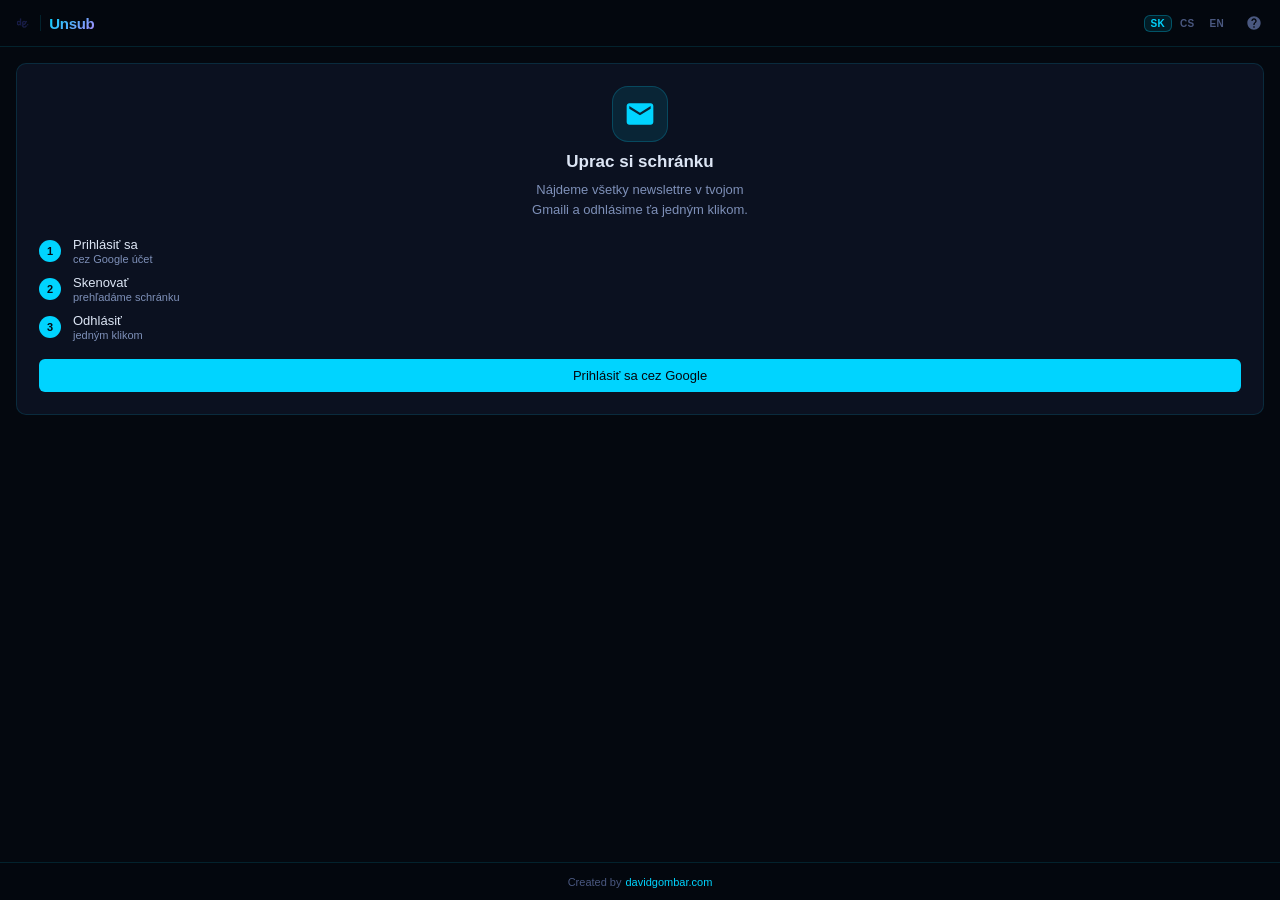
==== commit 3a8be095: "Brand redesign, i18n SK/CS/EN, logo, footer Dark theme with davidgombar.com brand colors (#00d4ff cy" ====
--- a/sidepanel/panel.html
+++ b/sidepanel/panel.html
@@ -10,21 +10,23 @@
 
   <header class="header">
     <div class="header-brand">
-      <div class="brand-icon">
-        <svg width="18" height="18" viewBox="0 0 24 24" fill="none" xmlns="http://www.w3.org/2000/svg">
-          <path d="M20 4H4C2.9 4 2 4.9 2 6V18C2 19.1 2.9 20 4 20H20C21.1 20 22 19.1 22 18V6C22 4.9 21.1 4 20 4ZM20 8L12 13L4 8V6L12 11L20 6V8Z" fill="white"/>
-        </svg>
-      </div>
+      <img src="dg_logo.webp" alt="David Gombar" class="dg-logo">
+      <div class="brand-sep"></div>
       <span class="brand-name">Unsub</span>
     </div>
     <div class="header-right">
+      <div class="lang-switcher">
+        <button class="lang-btn active" data-lang="sk">SK</button>
+        <button class="lang-btn" data-lang="cs">CS</button>
+        <button class="lang-btn" data-lang="en">EN</button>
+      </div>
       <span id="account-badge" class="account-badge hidden"></span>
-      <button id="btn-info" class="btn-icon" title="Pomocník">
+      <button id="btn-info" class="btn-icon" data-i18n-title="btnInfoTitle">
         <svg width="16" height="16" viewBox="0 0 24 24" fill="none">
           <path d="M12 2C6.48 2 2 6.48 2 12s4.48 10 10 10 10-4.48 10-10S17.52 2 12 2zm1 17h-2v-2h2v2zm2.07-7.75l-.9.92C13.45 12.9 13 13.5 13 15h-2v-.5c0-1.1.45-2.1 1.17-2.83l1.24-1.26c.37-.36.59-.86.59-1.41 0-1.1-.9-2-2-2s-2 .9-2 2H8c0-2.21 1.79-4 4-4s4 1.79 4 4c0 .88-.36 1.68-.93 2.25z" fill="currentColor"/>
         </svg>
       </button>
-      <button id="btn-logout" class="btn-icon hidden" title="Odhlásiť sa">
+      <button id="btn-logout" class="btn-icon hidden" data-i18n-title="btnLogoutTitle">
         <svg width="16" height="16" viewBox="0 0 24 24" fill="none">
           <path d="M17 7L15.59 8.41L18.17 11H8V13H18.17L15.59 15.58L17 17L22 12L17 7ZM4 5H12V3H4C2.9 3 2 3.9 2 5V19C2 20.1 2.9 21 4 21H12V19H4V5Z" fill="currentColor"/>
         </svg>
@@ -39,37 +41,37 @@
       <div class="onboarding-card">
         <div class="onboarding-hero">
           <div class="hero-icon">
-            <svg width="36" height="36" viewBox="0 0 24 24" fill="none">
-              <path d="M20 4H4C2.9 4 2 4.9 2 6V18C2 19.1 2.9 20 4 20H20C21.1 20 22 19.1 22 18V6C22 4.9 21.1 4 20 4ZM20 8L12 13L4 8V6L12 11L20 6V8Z" fill="#1a73e8"/>
+            <svg width="32" height="32" viewBox="0 0 24 24" fill="none">
+              <path d="M20 4H4C2.9 4 2 4.9 2 6V18C2 19.1 2.9 20 4 20H20C21.1 20 22 19.1 22 18V6C22 4.9 21.1 4 20 4ZM20 8L12 13L4 8V6L12 11L20 6V8Z" fill="#00d4ff"/>
             </svg>
           </div>
-          <h2>Uprac si schránku</h2>
-          <p>Nájdeme všetky newslettre v tvojom Gmaili a odhlásime ťa jedným klikom.</p>
+          <h2 data-i18n="onboardingHeading">Uprac si schránku</h2>
+          <p data-i18n="onboardingSubtitle">Nájdeme všetky newslettre v tvojom Gmaili a odhlásime ťa jedným klikom.</p>
         </div>
         <div class="steps">
           <div class="step">
             <div class="step-num">1</div>
             <div class="step-text">
-              <strong>Prihlásiť sa</strong>
-              <span>cez Google účet</span>
+              <strong data-i18n="step1Title">Prihlásiť sa</strong>
+              <span data-i18n="step1Sub">cez Google účet</span>
             </div>
           </div>
           <div class="step">
             <div class="step-num">2</div>
             <div class="step-text">
-              <strong>Skenovať</strong>
-              <span>prehľadáme schránku</span>
+              <strong data-i18n="step2Title">Skenovať</strong>
+              <span data-i18n="step2Sub">prehľadáme schránku</span>
             </div>
           </div>
           <div class="step">
             <div class="step-num">3</div>
             <div class="step-text">
-              <strong>Odhlásiť</strong>
-              <span>jedným klikom</span>
-            </div>
-          </div>
-        </div>
-        <button id="btn-login" class="btn btn-primary btn-full">Prihlásiť sa cez Google</button>
+              <strong data-i18n="step3Title">Odhlásiť</strong>
+              <span data-i18n="step3Sub">jedným klikom</span>
+            </div>
+          </div>
+        </div>
+        <button id="btn-login" class="btn btn-primary btn-full" data-i18n="btnLoginLabel">Prihlásiť sa cez Google</button>
         <p id="auth-status" class="auth-error hidden"></p>
       </div>
     </section>
@@ -85,9 +87,9 @@
             <svg width="14" height="14" viewBox="0 0 24 24" fill="none">
               <path d="M15.5 14H14.71L14.43 13.73C15.41 12.59 16 11.11 16 9.5C16 5.91 13.09 3 9.5 3C5.91 3 3 5.91 3 9.5C3 13.09 5.91 16 9.5 16C11.11 16 12.59 15.41 13.73 14.43L14 14.71V15.5L19 20.49L20.49 19L15.5 14ZM9.5 14C7.01 14 5 11.99 5 9.5C5 7.01 7.01 5 9.5 5C11.99 5 14 7.01 14 9.5C14 11.99 11.99 14 9.5 14Z" fill="currentColor"/>
             </svg>
-            Skenovať
+            <span data-i18n="btnScan">Skenovať</span>
           </button>
-          <button id="btn-abort" class="btn btn-secondary btn-sm hidden">Zastaviť</button>
+          <button id="btn-abort" class="btn btn-secondary btn-sm hidden" data-i18n="btnAbort">Zastaviť</button>
         </div>
       </div>
 
@@ -96,19 +98,19 @@
         <div class="progress-bar-track">
           <div id="progress-bar" class="progress-bar-fill"></div>
         </div>
-        <span id="progress-label">Pripravujem…</span>
+        <span id="progress-label">…</span>
       </div>
 
       <!-- Stats -->
       <div id="stats-bar" class="hidden">
         <div class="stat">
           <span id="stat-found" class="stat-value">0</span>
-          <span class="stat-label">nájdených</span>
+          <span class="stat-label" data-i18n="statFoundLabel">nájdených</span>
         </div>
         <div class="stat-divider"></div>
         <div class="stat">
           <span id="stat-unsubbed" class="stat-value stat-success">0</span>
-          <span class="stat-label">odhlásených</span>
+          <span class="stat-label" data-i18n="statUnsubbedLabel">odhlásených</span>
         </div>
       </div>
 
@@ -118,12 +120,12 @@
           <svg class="search-icon" width="14" height="14" viewBox="0 0 24 24" fill="none">
             <path d="M15.5 14H14.71L14.43 13.73C15.41 12.59 16 11.11 16 9.5C16 5.91 13.09 3 9.5 3C5.91 3 3 5.91 3 9.5C3 13.09 5.91 16 9.5 16C11.11 16 12.59 15.41 13.73 14.43L14 14.71V15.5L19 20.49L20.49 19L15.5 14ZM9.5 14C7.01 14 5 11.99 5 9.5C5 7.01 7.01 5 9.5 5C11.99 5 14 7.01 14 9.5C14 11.99 11.99 14 9.5 14Z" fill="currentColor"/>
           </svg>
-          <input id="search-input" type="search" placeholder="Hľadať odosielateľa…">
+          <input id="search-input" type="search" data-i18n-ph="searchPlaceholder" placeholder="Hľadať odosielateľa…">
         </div>
         <div class="toolbar-row">
           <label class="select-all-label">
             <input id="select-all-checkbox" type="checkbox">
-            <span>Vybrať všetkých</span>
+            <span data-i18n="selectAll">Vybrať všetkých</span>
           </label>
           <span id="selected-count"></span>
         </div>
@@ -132,19 +134,19 @@
       <!-- Sender list -->
       <div id="sender-list"></div>
 
-      <!-- Welcome state (logged in, not yet scanned) -->
+      <!-- Welcome state -->
       <div id="welcome-state" style="display:none">
         <div class="state-icon">🔍</div>
-        <h3>Pripravený na sken</h3>
-        <p>Klikni na „Skenovať" a nájdeme všetky newslettre, z ktorých sa môžeš odhlásiť.</p>
-      </div>
-
-      <!-- Empty state (scanned, nothing found) -->
+        <h3 data-i18n="welcomeTitle">Pripravený na sken</h3>
+        <p data-i18n="welcomeText">Klikni na „Skenovať" a nájdeme všetky newslettre, z ktorých sa môžeš odhlásiť.</p>
+      </div>
+
+      <!-- Empty state -->
       <div id="empty-state" style="display:none">
         <div class="state-icon">📭</div>
-        <h3>Žiadne newslettre</h3>
-        <p>V schránke sme nenašli žiadne newslettre s možnosťou odhlásenia.</p>
-        <p class="state-hint">Skús spustiť skenovanie znova.</p>
+        <h3 data-i18n="emptyTitle">Žiadne newslettre</h3>
+        <p data-i18n="emptyText">V schránke sme nenašli žiadne newslettre s možnosťou odhlásenia.</p>
+        <p class="state-hint" data-i18n="emptyHint">Skús spustiť skenovanie znova.</p>
       </div>
 
     </section>
@@ -152,24 +154,31 @@
     <!-- Results (after unsubscribe) -->
     <section id="results-section" style="display:none">
       <div class="results-header">
-        <h2>Výsledky odhlásenia</h2>
+        <h2 data-i18n="resultsTitle">Výsledky odhlásenia</h2>
       </div>
       <div id="results-list"></div>
-      <button id="btn-back" class="btn btn-secondary" style="margin-top:8px">← Späť na zoznam</button>
+      <button id="btn-back" class="btn btn-secondary" style="margin-top:8px" data-i18n="btnBack">← Späť na zoznam</button>
     </section>
 
   </main>
 
-  <!-- Sticky unsub footer -->
-  <footer id="unsub-section" class="unsub-footer hidden">
-    <button id="btn-unsub" class="btn btn-danger btn-full">Odhlásiť vybrané</button>
+  <!-- Sticky unsub bar -->
+  <div id="unsub-section" class="unsub-bar hidden">
+    <button id="btn-unsub" class="btn btn-danger btn-full">
+      <span id="btn-unsub-label" data-i18n="btnUnsub">Odhlásiť vybrané</span>
+    </button>
+  </div>
+
+  <!-- Credit footer -->
+  <footer class="credit-footer">
+    Created by <a href="https://davidgombar.com" target="_blank" rel="noopener noreferrer">davidgombar.com</a>
   </footer>
 
-  <!-- Info / help modal -->
+  <!-- Info modal -->
   <div id="info-overlay" class="modal-overlay">
     <div class="modal info-modal">
       <div class="info-header">
-        <h2>Ako to funguje</h2>
+        <h2 data-i18n="infoTitle">Ako to funguje</h2>
         <button id="btn-info-close" class="btn-icon">
           <svg width="16" height="16" viewBox="0 0 24 24" fill="none">
             <path d="M19 6.41L17.59 5 12 10.59 6.41 5 5 6.41 10.59 12 5 17.59 6.41 19 12 13.41 17.59 19 19 17.59 13.41 12z" fill="currentColor"/>
@@ -179,75 +188,70 @@
 
       <div class="info-body">
 
-        <!-- Demo sender card -->
-        <div class="info-section">
-          <p class="info-label">Ukážkový záznam</p>
+        <div class="info-section">
+          <p class="info-label" data-i18n="infoDemoLabel">Ukážkový záznam</p>
           <div class="demo-card">
-            <div class="sender-avatar" style="background:#1a73e8">N</div>
+            <div class="sender-avatar" style="background:#00d4ff">N</div>
             <div class="sender-info">
-              <div class="sender-name">Názov odosielateľa</div>
-              <div class="sender-email">newsletter@priklad.sk</div>
+              <div class="sender-name" data-i18n="infoDemoName">Názov odosielateľa</div>
+              <div class="sender-email" data-i18n="infoDemoEmail">newsletter@priklad.sk</div>
               <div class="sender-meta">
-                <span class="badge badge-one-click">🟢 One-click</span>
-                <span class="msg-count">14 správ</span>
-                <span class="msg-date">pred 3 dňami</span>
+                <span class="badge badge-one-click" data-i18n="badgeOneClick">🟢 One-click</span>
+                <span class="msg-count">14</span>
+                <span class="msg-date">3d</span>
               </div>
             </div>
             <input type="checkbox" class="sender-checkbox" checked disabled>
           </div>
           <div class="demo-annotations">
-            <div class="annot"><span class="annot-dot" style="background:#1a73e8"></span><span>Farebný avatar — prvé písmeno mena</span></div>
-            <div class="annot"><span class="annot-dot" style="background:#137333"></span><span>Badge — typ odhlásenia (viď nižšie)</span></div>
-            <div class="annot"><span class="annot-dot" style="background:#5f6368"></span><span>Počet správ od tohto odosielateľa</span></div>
-            <div class="annot"><span class="annot-dot" style="background:#9aa0a6"></span><span>Dátum posledného prijatého mailu</span></div>
-          </div>
-        </div>
-
-        <!-- Badge types -->
-        <div class="info-section">
-          <p class="info-label">Typy odhlásenia</p>
+            <div class="annot"><span class="annot-dot" style="background:#00d4ff"></span><span data-i18n="annotAvatar">Farebný avatar — prvé písmeno mena</span></div>
+            <div class="annot"><span class="annot-dot" style="background:#4ade80"></span><span data-i18n="annotBadge">Badge — typ odhlásenia (viď nižšie)</span></div>
+            <div class="annot"><span class="annot-dot" style="background:#7e90b8"></span><span data-i18n="annotCount">Počet správ od tohto odosielateľa</span></div>
+            <div class="annot"><span class="annot-dot" style="background:#4a5880"></span><span data-i18n="annotDate">Dátum posledného prijatého mailu</span></div>
+          </div>
+        </div>
+
+        <div class="info-section">
+          <p class="info-label" data-i18n="infoBadgesLabel">Typy odhlásenia</p>
           <div class="badge-row-info">
-            <span class="badge badge-one-click">🟢 One-click</span>
-            <span class="badge-desc">Automatické — odošle sa POST požiadavka priamo z rozšírenia. Najrýchlejší spôsob.</span>
+            <span class="badge badge-one-click" data-i18n="badgeOneClick">🟢 One-click</span>
+            <span class="badge-desc" data-i18n="badgeOneClickDesc">Automatické — odošle sa POST požiadavka priamo z rozšírenia. Najrýchlejší spôsob.</span>
           </div>
           <div class="badge-row-info">
-            <span class="badge badge-mailto">✉️ Email</span>
-            <span class="badge-desc">Odhlasovací email sa odošle cez tvoj Gmail. Môže trvať 1–10 dní kým odosielateľ spracuje.</span>
+            <span class="badge badge-mailto" data-i18n="badgeEmail">✉️ Email</span>
+            <span class="badge-desc" data-i18n="badgeMailtoDesc">Odhlasovací email sa odošle cez tvoj Gmail. Môže trvať 1–10 dní kým odosielateľ spracuje.</span>
           </div>
           <div class="badge-row-info">
-            <span class="badge badge-manual">⚠️ Manuálne</span>
-            <span class="badge-desc">Otvorí sa stránka odosielateľa v novej karte — odhlásenie dokončíš ty ručne.</span>
-          </div>
-        </div>
-
-        <!-- How to unsubscribe -->
-        <div class="info-section">
-          <p class="info-label">Ako sa odhlásiť</p>
+            <span class="badge badge-manual" data-i18n="badgeManual">⚠️ Manuálne</span>
+            <span class="badge-desc" data-i18n="badgeManualDesc">Otvorí sa stránka odosielateľa v novej karte — odhlásenie dokončíš ty ručne.</span>
+          </div>
+        </div>
+
+        <div class="info-section">
+          <p class="info-label" data-i18n="infoHowLabel">Ako sa odhlásiť</p>
           <ol class="info-steps">
-            <li>Zaškrtni newslettre, z ktorých sa chceš odhlásiť</li>
-            <li>Klikni na tlačidlo <strong>Odhlásiť vybrané</strong> v spodnej lište</li>
-            <li>V potvrdzovacom okne skontroluj zoznam a vyber doplnkové možnosti</li>
-            <li>Klikni <strong>Potvrdiť odhlásenie</strong></li>
+            <li data-i18n="infoStep1">Zaškrtni newslettre, z ktorých sa chceš odhlásiť</li>
+            <li data-i18n-html="infoStep2">Klikni na tlačidlo <strong>Odhlásiť vybrané</strong> v spodnej lište</li>
+            <li data-i18n="infoStep3">V potvrdzovacom okne skontroluj zoznam a vyber doplnkové možnosti</li>
+            <li data-i18n-html="infoStep4">Klikni <strong>Potvrdiť odhlásenie</strong></li>
           </ol>
         </div>
 
-        <!-- Archive & filter -->
-        <div class="info-section">
-          <p class="info-label">Možnosti pri odhlásení</p>
+        <div class="info-section">
+          <p class="info-label" data-i18n="infoOptionsLabel">Možnosti pri odhlásení</p>
           <div class="info-option">
-            <strong>📦 Archivovať existujúce maily</strong>
-            <p>Presunie všetky doterajšie maily od vybraných odosielateľov z doručenej pošty do archívu. V Gmaili ich stále nájdeš cez vyhľadávanie, ale nebudú ti "prekážať" v inboxe.</p>
+            <strong data-i18n="infoArchiveTitle">📦 Archivovať existujúce maily</strong>
+            <p data-i18n="infoArchiveText">Presunie všetky doterajšie maily od vybraných odosielateľov z doručenej pošty do archívu. V Gmaili ich stále nájdeš cez vyhľadávanie, ale nebudú ti „prekážať" v inboxe.</p>
           </div>
           <div class="info-option">
-            <strong>🔕 Vytvoriť filter</strong>
-            <p>Vytvorí pravidlo v Gmaile: budúce maily od tohto odosielateľa automaticky preskočia doručenú poštu. Užitočné ak odosielateľ ignoruje odhlásenie.</p>
-          </div>
-        </div>
-
-        <!-- What to expect -->
-        <div class="info-section">
-          <p class="info-label">Čo očakávať</p>
-          <p class="info-note">Odhlásenie väčšinou trvá <strong>1–10 pracovných dní</strong>. Niektorí odosielatelia ho spracujú okamžite, iní môžu trvať dlhšie. Ak maily stále prichádzajú po týždni, použi možnosť <em>Vytvoriť filter</em>.</p>
+            <strong data-i18n="infoFilterTitle">🔕 Vytvoriť filter</strong>
+            <p data-i18n="infoFilterText">Vytvorí pravidlo v Gmaile: budúce maily od tohto odosielateľa automaticky preskočia doručenú poštu. Užitočné ak odosielateľ ignoruje odhlásenie.</p>
+          </div>
+        </div>
+
+        <div class="info-section">
+          <p class="info-label" data-i18n="infoExpectLabel">Čo očakávať</p>
+          <p class="info-note" data-i18n-html="infoExpectText">Odhlásenie väčšinou trvá <strong>1–10 pracovných dní</strong>. Niektorí odosielatelia ho spracujú okamžite, iní môžu trvať dlhšie. Ak maily stále prichádzajú po týždni, použi možnosť <em>Vytvoriť filter</em>.</p>
         </div>
 
       </div>
@@ -257,7 +261,7 @@
   <!-- Confirmation modal -->
   <div id="modal-overlay" class="modal-overlay">
     <div class="modal">
-      <h2>Potvrdiť odhlásenie</h2>
+      <h2 data-i18n="modalTitle">Potvrdiť odhlásenie</h2>
       <div class="modal-body">
         <p id="modal-summary"></p>
         <div id="modal-list" class="modal-list"></div>
@@ -266,21 +270,21 @@
         <label class="option-row">
           <input type="checkbox" id="opt-archive">
           <div class="option-text">
-            <strong>Archivovať existujúce maily</strong>
-            <span>Odstráni maily od týchto odosielateľov z doručenej pošty</span>
+            <strong data-i18n="optArchiveLabel">Archivovať existujúce maily</strong>
+            <span data-i18n="optArchiveSub">Odstráni maily od týchto odosielateľov z doručenej pošty</span>
           </div>
         </label>
         <label class="option-row">
           <input type="checkbox" id="opt-filter">
           <div class="option-text">
-            <strong>Vytvoriť filter</strong>
-            <span>Budúce maily automaticky preskočia doručenú poštu</span>
+            <strong data-i18n="optFilterLabel">Vytvoriť filter</strong>
+            <span data-i18n="optFilterSub">Budúce maily automaticky preskočia doručenú poštu</span>
           </div>
         </label>
       </div>
       <div class="modal-actions">
-        <button id="modal-cancel" class="btn btn-secondary">Zrušiť</button>
-        <button id="modal-confirm" class="btn btn-danger">Potvrdiť odhlásenie</button>
+        <button id="modal-cancel" class="btn btn-secondary" data-i18n="btnCancel">Zrušiť</button>
+        <button id="modal-confirm" class="btn btn-danger" data-i18n="btnConfirm">Potvrdiť odhlásenie</button>
       </div>
     </div>
   </div>
--- a/sidepanel/panel.css
+++ b/sidepanel/panel.css
@@ -5,24 +5,25 @@
 }
 
 :root {
-  --primary:        #1a73e8;
-  --primary-hover:  #1557b0;
-  --primary-light:  #e8f0fe;
-  --success:        #137333;
-  --success-light:  #e6f4ea;
-  --danger:         #c5221f;
-  --danger-hover:   #a50e0e;
-  --warning-light:  #fef7e0;
-  --warning-text:   #b06000;
-  --text:           #202124;
-  --text-2:         #5f6368;
-  --text-3:         #9aa0a6;
-  --border:         #e0e0e0;
-  --surface:        #f8f9fa;
-  --bg:             #ffffff;
+  --primary:        #00d4ff;
+  --primary-hover:  #00b8e0;
+  --primary-light:  rgba(0,212,255,0.10);
+  --accent2:        #a78bfa;
+  --success:        #4ade80;
+  --success-light:  rgba(74,222,128,0.12);
+  --danger:         #ff4d4d;
+  --danger-hover:   #e53e3e;
+  --warning-light:  rgba(251,191,36,0.10);
+  --warning-text:   #fbbf24;
+  --text:           #dde6f5;
+  --text-2:         #7e90b8;
+  --text-3:         #4a5880;
+  --border:         rgba(0,212,255,0.13);
+  --surface:        #0b1120;
+  --bg:             #04080f;
   --radius:         10px;
   --radius-sm:      6px;
-  --shadow-sm:      0 1px 4px rgba(0,0,0,0.08);
+  --shadow-sm:      0 1px 8px rgba(0,0,0,0.4);
   --font:           -apple-system, BlinkMacSystemFont, 'Segoe UI', Roboto, Arial, sans-serif;
 }
 
@@ -41,9 +42,10 @@
   display: flex;
   align-items: center;
   justify-content: space-between;
-  padding: 10px 14px;
+  padding: 9px 12px;
   border-bottom: 1px solid var(--border);
-  background: var(--bg);
+  background: rgba(4,8,15,0.92);
+  backdrop-filter: blur(14px);
   position: sticky;
   top: 0;
   z-index: 10;
@@ -55,46 +57,84 @@
   gap: 8px;
 }
 
-.brand-icon {
-  width: 30px;
-  height: 30px;
-  background: var(--primary);
-  border-radius: 8px;
-  display: flex;
-  align-items: center;
-  justify-content: center;
+.dg-logo {
+  height: 20px;
+  width: auto;
+  display: block;
+  flex-shrink: 0;
+}
+
+.brand-sep {
+  width: 1px;
+  height: 16px;
+  background: var(--border);
   flex-shrink: 0;
 }
 
 .brand-name {
   font-size: 15px;
-  font-weight: 600;
-  color: var(--text);
+  font-weight: 700;
   letter-spacing: -0.3px;
+  background: linear-gradient(135deg, #00d4ff, #a78bfa);
+  -webkit-background-clip: text;
+  -webkit-text-fill-color: transparent;
+  background-clip: text;
 }
 
 .header-right {
   display: flex;
   align-items: center;
-  gap: 6px;
-}
-
+  gap: 5px;
+}
+
+/* ── Language switcher ───────────────────────────────── */
+.lang-switcher {
+  display: flex;
+  gap: 1px;
+  margin-right: 4px;
+}
+
+.lang-btn {
+  font-size: 10px;
+  font-weight: 700;
+  padding: 2px 6px;
+  border-radius: var(--radius-sm);
+  border: 1px solid transparent;
+  background: transparent;
+  color: var(--text-3);
+  cursor: pointer;
+  transition: all 0.15s;
+  font-family: var(--font);
+  letter-spacing: 0.3px;
+}
+
+.lang-btn.active {
+  color: var(--primary);
+  border-color: rgba(0,212,255,0.3);
+  background: var(--primary-light);
+}
+
+.lang-btn:hover:not(.active) {
+  color: var(--text-2);
+}
+
+/* ── Account badge ───────────────────────────────────── */
 .account-badge {
-  font-size: 11px;
-  color: var(--text-2);
+  font-size: 10px;
+  color: var(--text-3);
   background: var(--surface);
   border: 1px solid var(--border);
   border-radius: 20px;
-  padding: 3px 9px;
-  max-width: 150px;
+  padding: 2px 8px;
+  max-width: 130px;
   overflow: hidden;
   text-overflow: ellipsis;
   white-space: nowrap;
 }
 
 .btn-icon {
-  width: 30px;
-  height: 30px;
+  width: 28px;
+  height: 28px;
   border: none;
   background: transparent;
   border-radius: var(--radius-sm);
@@ -102,7 +142,7 @@
   display: flex;
   align-items: center;
   justify-content: center;
-  color: var(--text-2);
+  color: var(--text-3);
   transition: background 0.15s, color 0.15s;
 }
 
@@ -117,7 +157,7 @@
   display: flex;
   flex-direction: column;
   overflow-y: auto;
-  padding-bottom: 72px;
+  padding-bottom: 120px;
 }
 
 /* ── Buttons ─────────────────────────────────────────── */
@@ -138,17 +178,15 @@
   line-height: 1;
 }
 
-.btn:disabled { opacity: 0.45; cursor: not-allowed; }
-
+.btn:disabled { opacity: 0.4; cursor: not-allowed; }
 .btn-sm { padding: 6px 12px; font-size: 12px; }
-
 .btn-full { width: 100%; padding: 10px 16px; justify-content: center; }
 
-.btn-primary            { background: var(--primary); color: #fff; }
+.btn-primary            { background: var(--primary); color: #04080f; }
 .btn-primary:hover:not(:disabled) { background: var(--primary-hover); }
 
 .btn-secondary          { background: var(--surface); color: var(--primary); border: 1px solid var(--border); }
-.btn-secondary:hover:not(:disabled) { background: var(--primary-light); }
+.btn-secondary:hover:not(:disabled) { background: rgba(0,212,255,0.06); }
 
 .btn-danger             { background: var(--danger); color: #fff; }
 .btn-danger:hover:not(:disabled) { background: var(--danger-hover); }
@@ -185,6 +223,7 @@
   width: 56px;
   height: 56px;
   background: var(--primary-light);
+  border: 1px solid rgba(0,212,255,0.2);
   border-radius: 16px;
   display: flex;
   align-items: center;
@@ -205,11 +244,7 @@
   max-width: 230px;
 }
 
-.steps {
-  display: flex;
-  flex-direction: column;
-  gap: 10px;
-}
+.steps { display: flex; flex-direction: column; gap: 10px; }
 
 .step {
   display: flex;
@@ -222,7 +257,7 @@
   height: 22px;
   border-radius: 50%;
   background: var(--primary);
-  color: white;
+  color: #04080f;
   font-size: 11px;
   font-weight: 700;
   display: flex;
@@ -231,22 +266,9 @@
   flex-shrink: 0;
 }
 
-.step-text {
-  display: flex;
-  flex-direction: column;
-  gap: 1px;
-}
-
-.step-text strong {
-  font-size: 13px;
-  font-weight: 500;
-  color: var(--text);
-}
-
-.step-text span {
-  font-size: 11px;
-  color: var(--text-2);
-}
+.step-text { display: flex; flex-direction: column; gap: 1px; }
+.step-text strong { font-size: 13px; font-weight: 500; color: var(--text); }
+.step-text span   { font-size: 11px; color: var(--text-2); }
 
 .auth-error {
   font-size: 12px;
@@ -256,11 +278,7 @@
 }
 
 /* ── App section ─────────────────────────────────────── */
-#app-section {
-  flex: 1;
-  display: flex;
-  flex-direction: column;
-}
+#app-section { flex: 1; display: flex; flex-direction: column; }
 
 /* ── Scan bar ────────────────────────────────────────── */
 #scan-bar {
@@ -272,10 +290,7 @@
   border-bottom: 1px solid var(--border);
 }
 
-.scan-date {
-  font-size: 11px;
-  color: var(--text-3);
-}
+.scan-date { font-size: 11px; color: var(--text-3); }
 
 /* ── Progress ────────────────────────────────────────── */
 #progress-section {
@@ -291,24 +306,21 @@
 }
 
 .progress-bar-track {
-  background: var(--border);
+  background: rgba(255,255,255,0.07);
   border-radius: 4px;
-  height: 4px;
+  height: 3px;
   overflow: hidden;
 }
 
 .progress-bar-fill {
-  background: var(--primary);
+  background: linear-gradient(90deg, #00d4ff, #a78bfa);
   height: 100%;
   width: 0%;
   transition: width 0.35s ease;
   border-radius: 4px;
 }
 
-#progress-label {
-  font-size: 11px;
-  color: var(--text-2);
-}
+#progress-label { font-size: 11px; color: var(--text-2); }
 
 /* ── Stats bar ───────────────────────────────────────── */
 #stats-bar {
@@ -320,11 +332,7 @@
   border-bottom: 1px solid var(--border);
 }
 
-.stat {
-  display: flex;
-  align-items: baseline;
-  gap: 4px;
-}
+.stat { display: flex; align-items: baseline; gap: 4px; }
 
 .stat-value {
   font-size: 20px;
@@ -334,17 +342,9 @@
 }
 
 .stat-success { color: var(--success); }
-
-.stat-label {
-  font-size: 11px;
-  color: var(--text-2);
-}
-
-.stat-divider {
-  width: 1px;
-  height: 22px;
-  background: var(--border);
-}
+.stat-label   { font-size: 11px; color: var(--text-2); }
+
+.stat-divider { width: 1px; height: 22px; background: var(--border); }
 
 /* ── Toolbar ─────────────────────────────────────────── */
 #toolbar {
@@ -355,11 +355,7 @@
   border-bottom: 1px solid var(--border);
 }
 
-.search-wrap {
-  position: relative;
-  display: flex;
-  align-items: center;
-}
+.search-wrap { position: relative; display: flex; align-items: center; }
 
 .search-icon {
   position: absolute;
@@ -377,17 +373,14 @@
   font-size: 13px;
   outline: none;
   color: var(--text);
-  background: var(--bg);
+  background: var(--surface);
   transition: border-color 0.15s;
 }
 
-#search-input:focus { border-color: var(--primary); }
-
-.toolbar-row {
-  display: flex;
-  align-items: center;
-  gap: 8px;
-}
+#search-input::placeholder { color: var(--text-3); }
+#search-input:focus { border-color: rgba(0,212,255,0.4); }
+
+.toolbar-row { display: flex; align-items: center; gap: 8px; }
 
 .select-all-label {
   display: flex;
@@ -408,11 +401,7 @@
   flex-shrink: 0;
 }
 
-#selected-count {
-  font-size: 12px;
-  color: var(--primary);
-  font-weight: 500;
-}
+#selected-count { font-size: 12px; color: var(--primary); font-weight: 500; }
 
 /* ── Sender list ─────────────────────────────────────── */
 #sender-list {
@@ -429,15 +418,15 @@
   padding: 9px 11px;
   border: 1px solid var(--border);
   border-radius: var(--radius);
-  background: var(--bg);
+  background: var(--surface);
   cursor: pointer;
-  transition: background 0.1s, border-color 0.1s, box-shadow 0.1s;
-}
-
-.sender-item:hover        { background: var(--surface); box-shadow: var(--shadow-sm); }
-.sender-item.selected     { background: var(--primary-light); border-color: #aecbfa; }
-.sender-item.unsubbed     { opacity: 0.55; cursor: default; }
-.sender-item.unsubbed:hover { background: var(--bg); box-shadow: none; }
+  transition: background 0.1s, border-color 0.1s;
+}
+
+.sender-item:hover        { background: rgba(0,212,255,0.05); border-color: rgba(0,212,255,0.22); }
+.sender-item.selected     { background: var(--primary-light); border-color: rgba(0,212,255,0.32); }
+.sender-item.unsubbed     { opacity: 0.5; cursor: default; }
+.sender-item.unsubbed:hover { background: var(--surface); border-color: var(--border); }
 
 .sender-avatar {
   width: 34px;
@@ -448,15 +437,12 @@
   justify-content: center;
   font-size: 13px;
   font-weight: 600;
-  color: white;
+  color: #04080f;
   flex-shrink: 0;
   text-transform: uppercase;
 }
 
-.sender-info {
-  flex: 1;
-  min-width: 0;
-}
+.sender-info { flex: 1; min-width: 0; }
 
 .sender-name {
   font-weight: 500;
@@ -492,21 +478,13 @@
   white-space: nowrap;
 }
 
-.badge-one-click { background: var(--success-light); color: var(--success); }
-.badge-mailto    { background: var(--primary-light);  color: var(--primary-hover); }
-.badge-manual    { background: var(--warning-light);  color: var(--warning-text); }
-.badge-unsubbed  { background: var(--success-light);  color: var(--success); }
-
-.msg-count {
-  font-size: 11px;
-  color: var(--text-3);
-}
-
-.msg-date {
-  font-size: 11px;
-  color: var(--text-3);
-  margin-left: auto;
-}
+.badge-one-click { background: rgba(0,212,255,0.12);    color: #00d4ff; }
+.badge-mailto    { background: rgba(167,139,250,0.12);  color: #a78bfa; }
+.badge-manual    { background: rgba(251,191,36,0.10);   color: #fbbf24; }
+.badge-unsubbed  { background: rgba(74,222,128,0.12);   color: var(--success); }
+
+.msg-count { font-size: 11px; color: var(--text-3); }
+.msg-date  { font-size: 11px; color: var(--text-3); margin-left: auto; }
 
 .sender-checkbox {
   width: 15px;
@@ -530,31 +508,15 @@
   color: var(--text-2);
 }
 
-.state-icon {
-  font-size: 40px;
-  margin-bottom: 6px;
-}
+.state-icon { font-size: 40px; margin-bottom: 6px; }
 
 #empty-state h3,
-#welcome-state h3 {
-  font-size: 15px;
-  font-weight: 600;
-  color: var(--text);
-}
+#welcome-state h3   { font-size: 15px; font-weight: 600; color: var(--text); }
 
 #empty-state p,
-#welcome-state p {
-  font-size: 13px;
-  color: var(--text-2);
-  line-height: 1.5;
-  max-width: 210px;
-}
-
-.state-hint {
-  font-size: 12px !important;
-  color: var(--text-3) !important;
-  margin-top: 2px;
-}
+#welcome-state p    { font-size: 13px; color: var(--text-2); line-height: 1.5; max-width: 210px; }
+
+.state-hint { font-size: 12px !important; color: var(--text-3) !important; margin-top: 2px; }
 
 /* ── Results ─────────────────────────────────────────── */
 #results-section {
@@ -564,14 +526,8 @@
   flex-direction: column;
 }
 
-.results-header {
-  margin-bottom: 10px;
-}
-
-.results-header h2 {
-  font-size: 14px;
-  font-weight: 600;
-}
+.results-header { margin-bottom: 10px; }
+.results-header h2 { font-size: 14px; font-weight: 600; }
 
 .result-item {
   display: flex;
@@ -580,7 +536,7 @@
   padding: 9px 11px;
   border: 1px solid var(--border);
   border-radius: var(--radius-sm);
-  background: var(--bg);
+  background: var(--surface);
   margin-bottom: 5px;
 }
 
@@ -603,32 +559,56 @@
   white-space: nowrap;
 }
 
-.result-detail {
-  font-size: 12px;
-  color: var(--text-2);
-  line-height: 1.4;
-  word-break: break-word;
-}
-
-/* ── Sticky footer ───────────────────────────────────── */
-.unsub-footer {
+.result-detail { font-size: 12px; color: var(--text-2); line-height: 1.4; word-break: break-word; }
+
+/* ── Unsub bar (sticky above credit footer) ──────────── */
+.unsub-bar {
+  position: fixed;
+  bottom: 38px;
+  left: 0;
+  right: 0;
+  padding: 8px 14px;
+  background: rgba(4,8,15,0.96);
+  border-top: 1px solid var(--border);
+  backdrop-filter: blur(10px);
+  z-index: 10;
+}
+
+/* ── Credit footer ───────────────────────────────────── */
+.credit-footer {
   position: fixed;
   bottom: 0;
   left: 0;
   right: 0;
-  padding: 10px 14px;
-  background: var(--bg);
+  height: 38px;
+  padding: 0 14px;
+  display: flex;
+  align-items: center;
+  justify-content: center;
+  background: rgba(4,8,15,0.96);
   border-top: 1px solid var(--border);
-  box-shadow: 0 -4px 14px rgba(0,0,0,0.07);
-  z-index: 10;
-}
+  backdrop-filter: blur(10px);
+  z-index: 9;
+  font-size: 11px;
+  color: var(--text-3);
+  gap: 4px;
+}
+
+.credit-footer a {
+  color: var(--primary);
+  text-decoration: none;
+  font-weight: 500;
+  transition: color 0.15s;
+}
+
+.credit-footer a:hover { color: var(--primary-hover); }
 
 /* ── Modal ───────────────────────────────────────────── */
 .modal-overlay {
   display: none;
   position: fixed;
   inset: 0;
-  background: rgba(0,0,0,0.45);
+  background: rgba(0,0,0,0.6);
   z-index: 100;
   align-items: flex-end;
   justify-content: center;
@@ -637,7 +617,8 @@
 .modal-overlay.visible { display: flex; }
 
 .modal {
-  background: var(--bg);
+  background: #0b1120;
+  border: 1px solid var(--border);
   border-radius: var(--radius) var(--radius) 0 0;
   padding: 20px;
   width: 100%;
@@ -645,7 +626,7 @@
   display: flex;
   flex-direction: column;
   gap: 14px;
-  box-shadow: 0 -8px 32px rgba(0,0,0,0.18);
+  box-shadow: 0 -8px 40px rgba(0,0,0,0.5);
   animation: slideUp 0.22s ease;
 }
 
@@ -654,7 +635,7 @@
   to   { transform: translateY(0);    opacity: 1; }
 }
 
-.modal h2 { font-size: 16px; font-weight: 600; }
+.modal h2 { font-size: 16px; font-weight: 600; color: var(--text); }
 
 .modal-body {
   font-size: 13px;
@@ -676,6 +657,7 @@
   justify-content: space-between;
   align-items: center;
   gap: 8px;
+  color: var(--text);
 }
 
 .modal-list-item:last-child { border-bottom: none; }
@@ -704,28 +686,11 @@
   height: 14px;
 }
 
-.option-text {
-  display: flex;
-  flex-direction: column;
-  gap: 2px;
-}
-
-.option-text strong {
-  font-size: 13px;
-  font-weight: 500;
-  color: var(--text);
-}
-
-.option-text span {
-  font-size: 11px;
-  color: var(--text-2);
-}
-
-.modal-actions {
-  display: flex;
-  gap: 8px;
-  justify-content: flex-end;
-}
+.option-text { display: flex; flex-direction: column; gap: 2px; }
+.option-text strong { font-size: 13px; font-weight: 500; color: var(--text); }
+.option-text span   { font-size: 11px; color: var(--text-2); }
+
+.modal-actions { display: flex; gap: 8px; justify-content: flex-end; }
 
 /* ── Info modal ──────────────────────────────────────── */
 .info-modal {
@@ -746,11 +711,7 @@
 
 .info-header h2 { font-size: 15px; font-weight: 600; }
 
-.info-body {
-  overflow-y: auto;
-  flex: 1;
-  padding: 4px 0 20px;
-}
+.info-body { overflow-y: auto; flex: 1; padding: 4px 0 20px; }
 
 .info-section {
   padding: 14px 18px 0;
@@ -772,7 +733,6 @@
   color: var(--text-3);
 }
 
-/* Demo card */
 .demo-card {
   display: flex;
   align-items: center;
@@ -780,15 +740,11 @@
   padding: 9px 11px;
   border: 1px solid var(--border);
   border-radius: var(--radius);
-  background: var(--surface);
+  background: var(--bg);
   pointer-events: none;
 }
 
-.demo-annotations {
-  display: flex;
-  flex-direction: column;
-  gap: 5px;
-}
+.demo-annotations { display: flex; flex-direction: column; gap: 5px; }
 
 .annot {
   display: flex;
@@ -798,47 +754,19 @@
   color: var(--text-2);
 }
 
-.annot-dot {
-  width: 8px;
-  height: 8px;
-  border-radius: 50%;
-  flex-shrink: 0;
-}
-
-/* Badge legend */
-.badge-row-info {
-  display: flex;
-  align-items: flex-start;
-  gap: 8px;
-}
-
+.annot-dot { width: 8px; height: 8px; border-radius: 50%; flex-shrink: 0; }
+
+.badge-row-info { display: flex; align-items: flex-start; gap: 8px; }
 .badge-row-info .badge { flex-shrink: 0; margin-top: 1px; }
 
-.badge-desc {
-  font-size: 12px;
-  color: var(--text-2);
-  line-height: 1.45;
-}
-
-/* Steps */
-.info-steps {
-  padding-left: 18px;
-  display: flex;
-  flex-direction: column;
-  gap: 6px;
-}
-
-.info-steps li {
-  font-size: 13px;
-  color: var(--text-2);
-  line-height: 1.45;
-}
-
+.badge-desc { font-size: 12px; color: var(--text-2); line-height: 1.45; }
+
+.info-steps { padding-left: 18px; display: flex; flex-direction: column; gap: 6px; }
+.info-steps li { font-size: 13px; color: var(--text-2); line-height: 1.45; }
 .info-steps li strong { color: var(--text); }
 
-/* Options */
 .info-option {
-  background: var(--surface);
+  background: var(--bg);
   border: 1px solid var(--border);
   border-radius: var(--radius-sm);
   padding: 10px 12px;
@@ -847,29 +775,21 @@
   gap: 4px;
 }
 
-.info-option strong {
-  font-size: 13px;
-  font-weight: 500;
-  color: var(--text);
-}
-
-.info-option p {
-  font-size: 12px;
-  color: var(--text-2);
-  line-height: 1.45;
-  margin: 0;
-}
-
-/* Note */
+.info-option strong { font-size: 13px; font-weight: 500; color: var(--text); }
+.info-option p { font-size: 12px; color: var(--text-2); line-height: 1.45; margin: 0; }
+
 .info-note {
   font-size: 12px;
   color: var(--text-2);
   line-height: 1.5;
-  background: #fffbea;
-  border: 1px solid #f9e076;
+  background: rgba(251,191,36,0.06);
+  border: 1px solid rgba(251,191,36,0.2);
   border-radius: var(--radius-sm);
   padding: 10px 12px;
 }
 
+.info-note strong { color: var(--text); }
+.info-note em     { color: var(--primary); font-style: normal; }
+
 /* ── Utility ─────────────────────────────────────────── */
 .hidden { display: none !important; }
